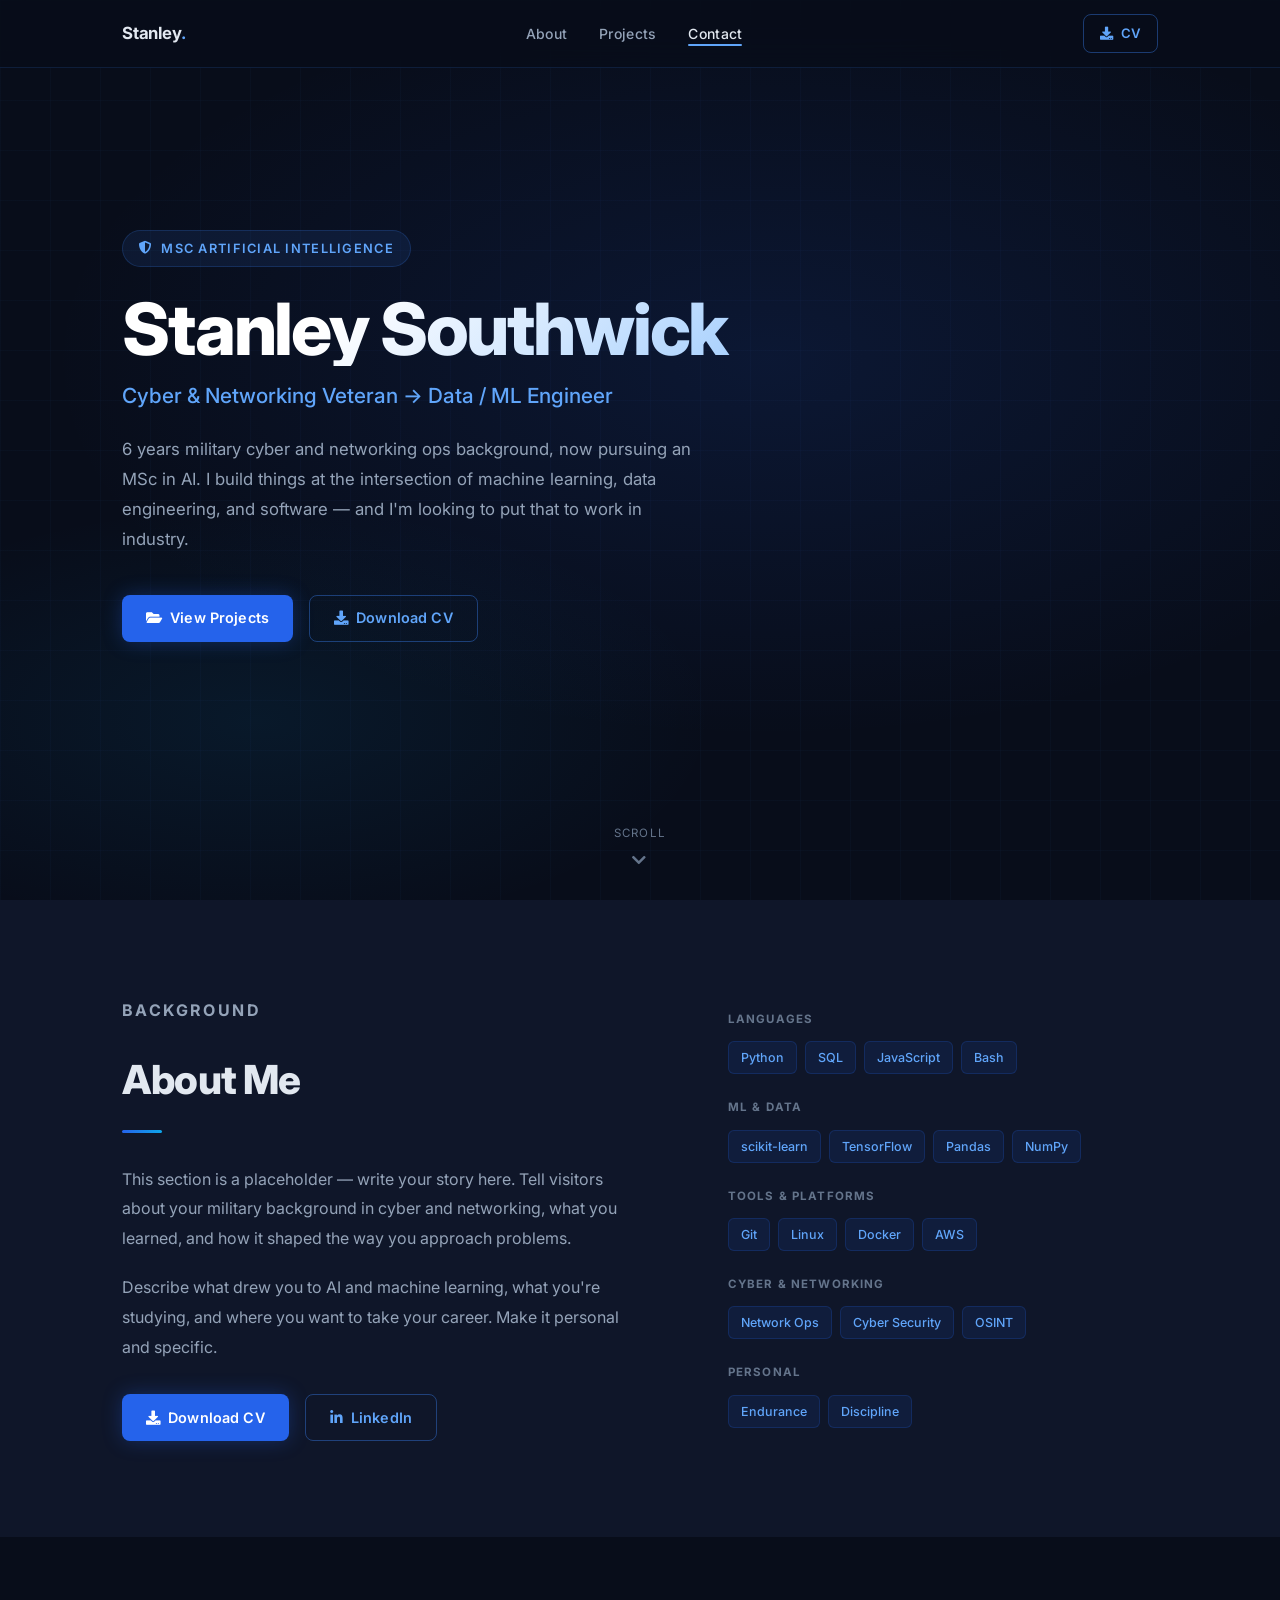
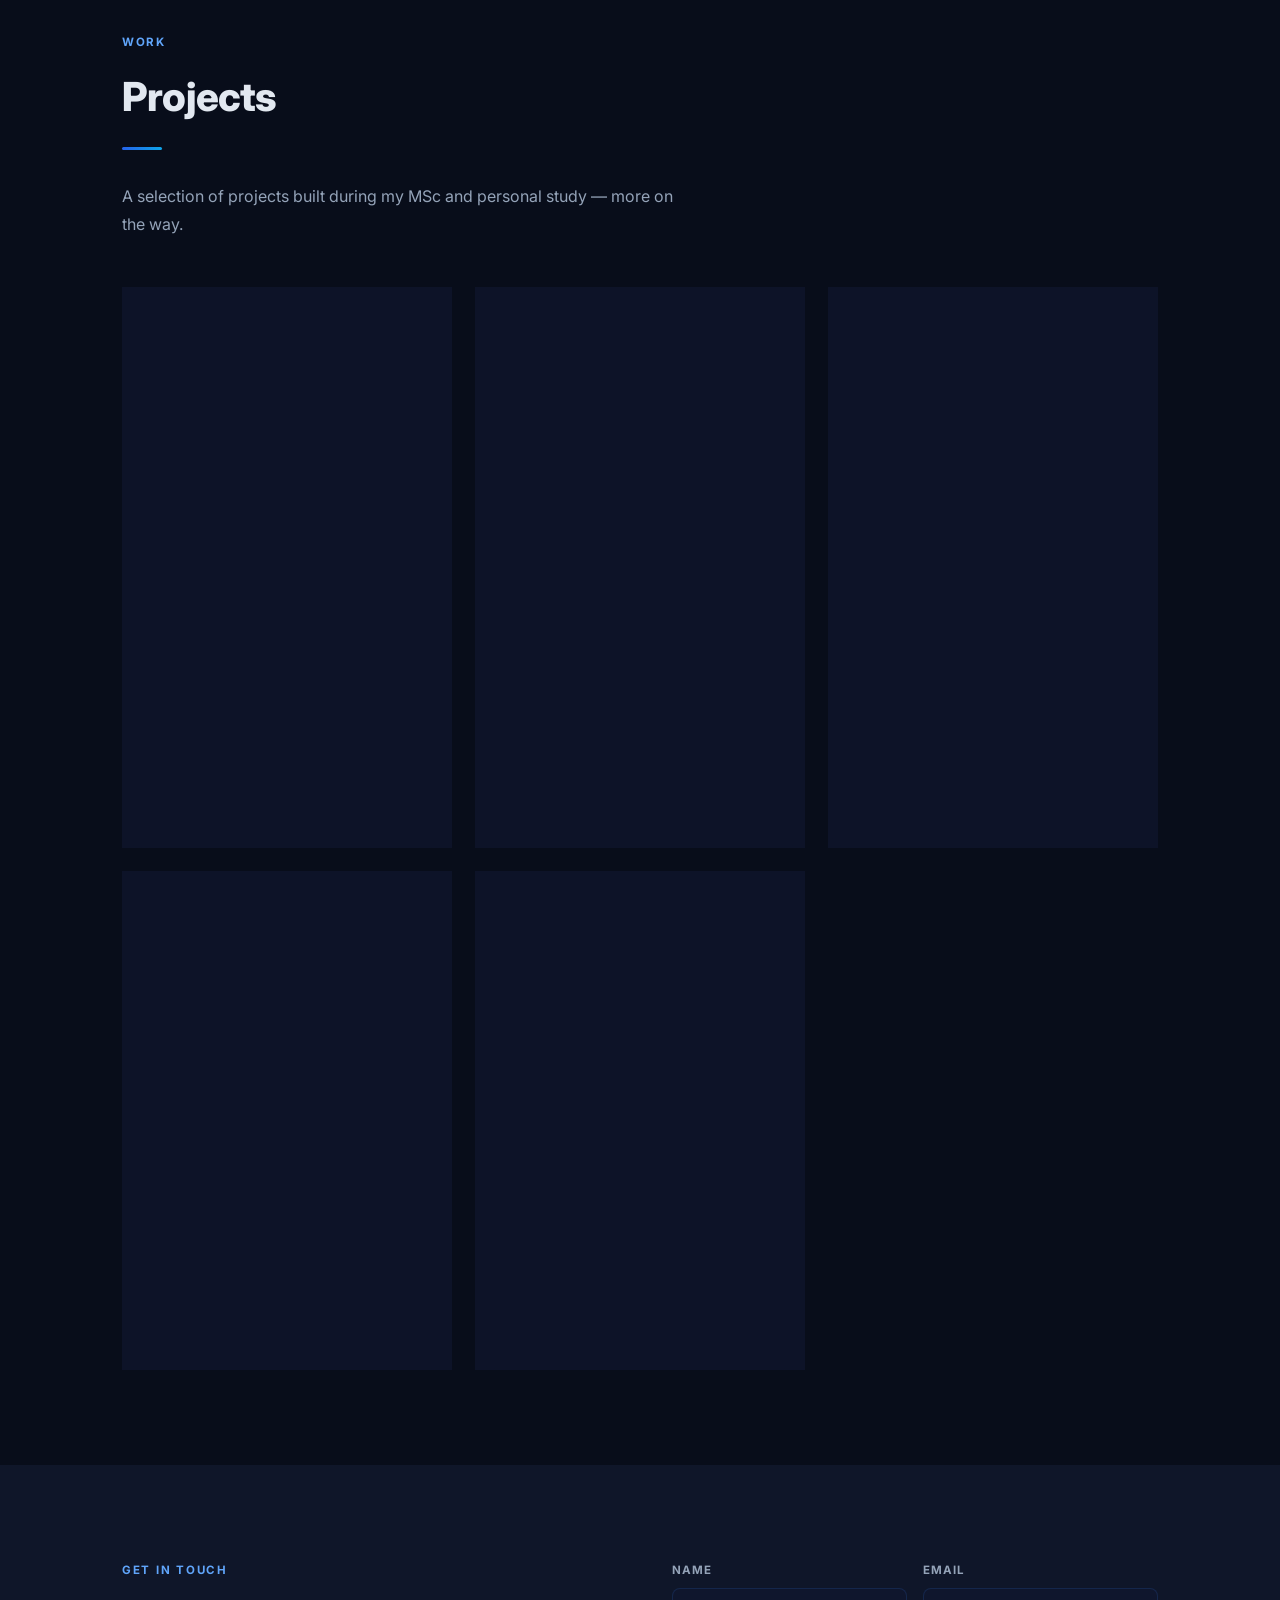
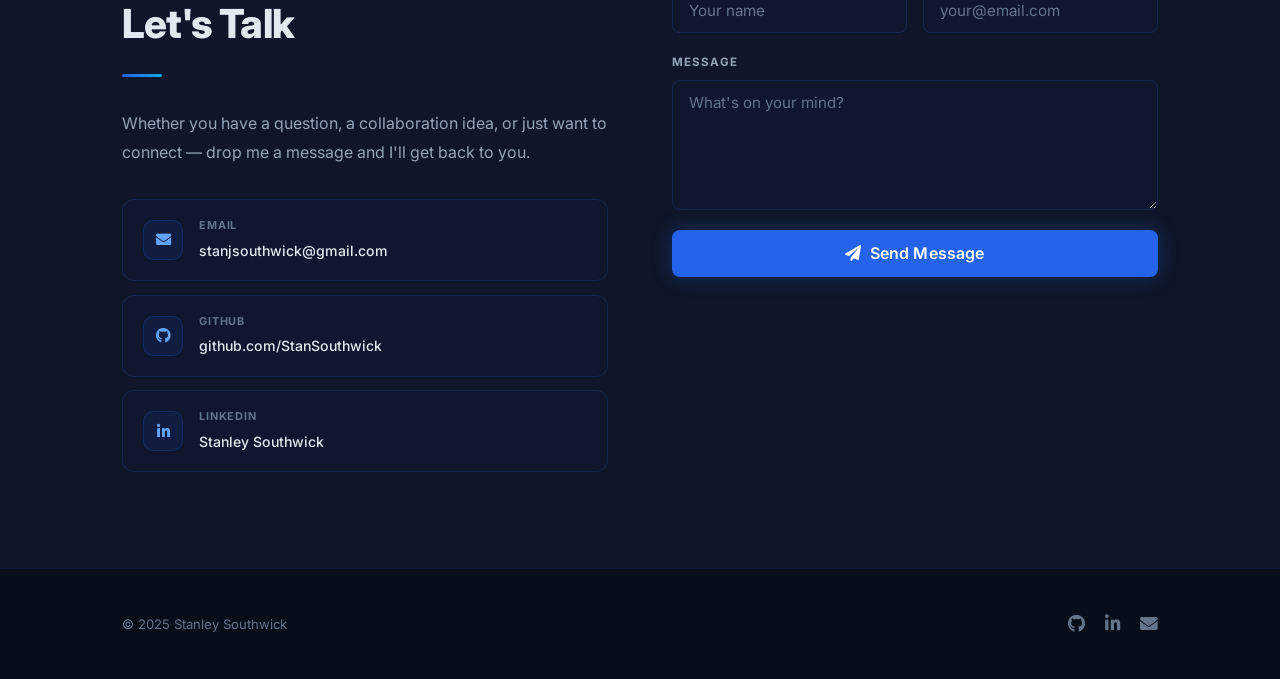
==== index.html @ 2a4a59a3 "Reduce banner height; fix personal achievements cover image - project-body__img: 380px → 260px - pro" ====
<!DOCTYPE html>
<html lang="en">
<head>
  <meta charset="utf-8" />
  <meta name="viewport" content="width=device-width, initial-scale=1" />
  <meta name="description" content="Stanley Southwick — MSc AI student transitioning from 6 years military cyber ops into data and ML engineering." />
  <title>Stanley Southwick | E-Portfolio</title>
  <link rel="preconnect" href="https://fonts.googleapis.com" />
  <link rel="preconnect" href="https://fonts.gstatic.com" crossorigin />
  <link href="https://fonts.googleapis.com/css2?family=Inter:wght@300;400;500;600;700;800&display=swap" rel="stylesheet" />
  <link rel="stylesheet" href="assets/css/fontawesome-all.min.css" />
  <link rel="stylesheet" href="assets/css/portfolio.css" />
</head>
<body>

  <a href="#main" class="skip-link">Skip to main content</a>

  <!-- ── Navigation ── -->
  <nav class="nav" id="nav" role="navigation" aria-label="Main navigation">
    <div class="container nav__inner">
      <a href="index.html" class="nav__logo">Stanley<span>.</span></a>
      <ul class="nav__links">
        <li><a href="#about">About</a></li>
        <li><a href="#projects">Projects</a></li>
        <li><a href="#contact">Contact</a></li>
      </ul>
      <div class="nav__actions">
        <a href="professional_documents/Stanley_Southwick-CV.docx" download class="btn btn-outline btn-sm">
          <i class="fas fa-download" aria-hidden="true"></i> CV
        </a>
      </div>
      <button class="nav__hamburger" id="hamburger" aria-label="Open menu" aria-expanded="false">
        <span></span><span></span><span></span>
      </button>
    </div>
  </nav>

  <!-- Mobile menu -->
  <div class="nav__mobile" id="mobileMenu" role="dialog" aria-label="Mobile navigation" aria-modal="true">
    <button class="nav__mobile-close" id="mobileClose" aria-label="Close menu">
      <i class="fas fa-times"></i>
    </button>
    <a href="#about"    onclick="closeMobile()">About</a>
    <a href="#projects" onclick="closeMobile()">Projects</a>
    <a href="#contact"  onclick="closeMobile()">Contact</a>
    <a href="professional_documents/Stanley_Southwick-CV.docx" download class="btn btn-primary" onclick="closeMobile()">
      <i class="fas fa-download"></i> Download CV
    </a>
  </div>

  <main id="main">

    <!-- ── Hero ── -->
    <section class="hero" aria-labelledby="hero-name">
      <div class="container">
        <div class="hero__content">
          <div class="hero__eyebrow">
            <i class="fas fa-shield-alt" aria-hidden="true"></i>
            MSc Artificial Intelligence
          </div>
          <!-- TODO: Personalise the name and role line if you wish -->
          <h1 class="hero__name" id="hero-name">Stanley Southwick</h1>
          <p class="hero__role">Cyber &amp; Networking Veteran → Data / ML Engineer</p>
          <!-- TODO: Update this bio with your own words -->
          <p class="hero__bio">
            6 years military cyber and networking ops background, now pursuing an MSc in AI.
            I build things at the intersection of machine learning, data engineering,
            and software — and I'm looking to put that to work in industry.
          </p>
          <div class="hero__actions">
            <a href="#projects" class="btn btn-primary">
              <i class="fas fa-folder-open" aria-hidden="true"></i> View Projects
            </a>
            <a href="professional_documents/Stanley_Southwick-CV.docx" download class="btn btn-outline">
              <i class="fas fa-download" aria-hidden="true"></i> Download CV
            </a>
          </div>
        </div>
      </div>
      <div class="hero__scroll" aria-hidden="true">
        <span>scroll</span>
        <i class="fas fa-chevron-down"></i>
      </div>
    </section>

    <!-- ── About ── -->
    <section id="about" class="about" aria-labelledby="about-heading">
      <div class="container">
        <div class="about__grid">
          <div class="about__text fade-up">
            <p class="section-label">Background</p>
            <h2 class="section-title" id="about-heading">About Me</h2>
            <div class="section-line"></div>
            <!-- TODO: Write your full bio here — background, goals, what drives you -->
            <p>
              This section is a placeholder — write your story here. Tell visitors about
              your military background in cyber and networking, what you learned, and
              how it shaped the way you approach problems.
            </p>
            <p>
              Describe what drew you to AI and machine learning, what you're studying,
              and where you want to take your career. Make it personal and specific.
            </p>
            <div class="about__actions">
              <a href="professional_documents/Stanley_Southwick-CV.docx" download class="btn btn-primary">
                <i class="fas fa-download" aria-hidden="true"></i> Download CV
              </a>
              <a href="https://www.linkedin.com/in/stanley-southwick" target="_blank" rel="noopener noreferrer" class="btn btn-outline">
                <i class="fab fa-linkedin-in" aria-hidden="true"></i> LinkedIn
              </a>
            </div>
          </div>

          <div class="skills-block fade-up">
            <!-- TODO: Update these tags with your actual skills and tools -->
            <div class="skills-group">
              <h4>Languages</h4>
              <div class="tags">
                <span class="tag">Python</span>
                <span class="tag">SQL</span>
                <span class="tag">JavaScript</span>
                <span class="tag">Bash</span>
              </div>
            </div>
            <div class="skills-group">
              <h4>ML &amp; Data</h4>
              <div class="tags">
                <span class="tag">scikit-learn</span>
                <span class="tag">TensorFlow</span>
                <span class="tag">Pandas</span>
                <span class="tag">NumPy</span>
              </div>
            </div>
            <div class="skills-group">
              <h4>Tools &amp; Platforms</h4>
              <div class="tags">
                <span class="tag">Git</span>
                <span class="tag">Linux</span>
                <span class="tag">Docker</span>
                <span class="tag">AWS</span>
              </div>
            </div>
            <div class="skills-group">
              <h4>Cyber &amp; Networking</h4>
              <div class="tags">
                <span class="tag">Network Ops</span>
                <span class="tag">Cyber Security</span>
                <span class="tag">OSINT</span>
              </div>
            </div>
            <div class="skills-group">
              <h4>Personal</h4>
              <div class="tags">
                <span class="tag">Endurance</span>
                <span class="tag">Discipline</span>
              </div>
            </div>
          </div>
        </div>
      </div>
    </section>

    <!-- ── Projects ── -->
    <section id="projects" aria-labelledby="projects-heading">
      <div class="container">
        <div class="projects__header fade-up">
          <p class="section-label">Work</p>
          <h2 class="section-title" id="projects-heading">Projects</h2>
          <div class="section-line"></div>
          <p class="section-subtitle">A selection of projects built during my MSc and personal study — more on the way.</p>
        </div>

        <div class="projects__grid">

          <article class="project-card fade-up">
            <img class="project-card__img" src="images/network-anomaly-detector.png" alt="Network Anomaly Detection project preview" />
            <div class="project-card__body">
              <p class="project-card__num">01</p>
              <h3 class="project-card__title">Network Anomaly Detection</h3>
              <p class="project-card__desc">End-to-end production-style pipeline using a two-tiered ensemble model — first flags anomalous traffic, then categorises the attack type.</p>
              <div class="project-card__tags">
                <span class="project-card__tag">Python</span>
                <span class="project-card__tag">Ensemble ML</span>
                <span class="project-card__tag">Scikit-learn</span>
                <span class="project-card__tag">Cyber Security</span>
              </div>
              <div class="project-card__footer">
                <a href="project-1.html" class="project-card__link">
                  View details <i class="fas fa-arrow-right" aria-hidden="true"></i>
                </a>
                <span class="badge badge-live">Live</span>
              </div>
            </div>
          </article>

          <article class="project-card fade-up">
            <img class="project-card__img" src="images/Msc AI.jpg" alt="MSc AI academic projects preview" />
            <div class="project-card__body">
              <p class="project-card__num">02</p>
              <h3 class="project-card__title">MSc AI — Academic Projects</h3>
              <p class="project-card__desc">Notebook projects from my MSc in AI — fraud detection, housing regression, data analytics, and explainable AI. Early work, building toward production.</p>
              <div class="project-card__tags">
                <span class="project-card__tag">Python</span>
                <span class="project-card__tag">Jupyter</span>
                <span class="project-card__tag">Scikit-learn</span>
                <span class="project-card__tag">MSc</span>
              </div>
              <div class="project-card__footer">
                <a href="project-2.html" class="project-card__link">
                  View details <i class="fas fa-arrow-right" aria-hidden="true"></i>
                </a>
                <span class="badge badge-soon">In progress</span>
              </div>
            </div>
          </article>

          <article class="project-card fade-up">
            <img class="project-card__img" src="images/achievement-Commendation.jpeg" alt="Military career — Commendation Award" />
            <div class="project-card__body">
              <p class="project-card__num">03</p>
              <h3 class="project-card__title">Military Service &amp; Technical Career</h3>
              <p class="project-card__desc">6 years RAF service across cyber assurance, overseas IS deployments, and network engineering — the operational foundation behind everything else.</p>
              <div class="project-card__tags">
                <span class="project-card__tag">Cyber Assurance</span>
                <span class="project-card__tag">Network Ops</span>
                <span class="project-card__tag">InfoSec</span>
                <span class="project-card__tag">RAF</span>
              </div>
              <div class="project-card__footer">
                <a href="project-3.html" class="project-card__link">
                  View details <i class="fas fa-arrow-right" aria-hidden="true"></i>
                </a>
                <span class="badge badge-live">Live</span>
              </div>
            </div>
          </article>

          <article class="project-card fade-up">
            <img class="project-card__img" src="images/Certifications.png" alt="Certifications and qualifications" />
            <div class="project-card__body">
              <p class="project-card__num">04</p>
              <h3 class="project-card__title">Certifications &amp; Qualifications</h3>
              <p class="project-card__desc">CompTIA Security+, 2&times; Cisco CCNA, Red Hat, AgilePM, PCEP Python — plus academic qualifications from Open University and City &amp; Guilds.</p>
              <div class="project-card__tags">
                <span class="project-card__tag">CompTIA</span>
                <span class="project-card__tag">Cisco</span>
                <span class="project-card__tag">Red Hat</span>
                <span class="project-card__tag">Python</span>
              </div>
              <div class="project-card__footer">
                <a href="project-4.html" class="project-card__link">
                  View details <i class="fas fa-arrow-right" aria-hidden="true"></i>
                </a>
                <span class="badge badge-live">Live</span>
              </div>
            </div>
          </article>

          <article class="project-card fade-up">
            <img class="project-card__img" src="images/achievement-Kilamanjaro.PNG" alt="Personal Achievements — marathons, mountain peaks, and military commendation" />
            <div class="project-card__body">
              <p class="project-card__num">05</p>
              <h3 class="project-card__title">Personal Achievements</h3>
              <p class="project-card__desc">2&times; Manchester Marathon, UK National 3 Peaks sub-24hrs, Kilimanjaro summit, and a Commendation Award for overseas military service.</p>
              <div class="project-card__tags">
                <span class="project-card__tag">Marathons</span>
                <span class="project-card__tag">Mountaineering</span>
                <span class="project-card__tag">Military</span>
              </div>
              <div class="project-card__footer">
                <a href="project-5.html" class="project-card__link">
                  View details <i class="fas fa-arrow-right" aria-hidden="true"></i>
                </a>
                <span class="badge badge-live">Live</span>
              </div>
            </div>
          </article>

        </div>
      </div>
    </section>

    <!-- ── Contact ── -->
    <section id="contact" class="contact" aria-labelledby="contact-heading">
      <div class="container">
        <div class="contact__grid">

          <div class="fade-up">
            <p class="section-label">Get in touch</p>
            <h2 class="section-title" id="contact-heading">Let's Talk</h2>
            <div class="section-line"></div>
            <div class="contact__intro">
              <p>Whether you have a question, a collaboration idea, or just want to connect — drop me a message and I'll get back to you.</p>
            </div>
            <div class="contact__methods">
              <div class="contact__method">
                <div class="contact__method-icon"><i class="fas fa-envelope" aria-hidden="true"></i></div>
                <div class="contact__method-text">
                  <span>Email</span>
                  <a href="mailto:stanjsouthwick@gmail.com">stanjsouthwick@gmail.com</a>
                </div>
              </div>
              <div class="contact__method">
                <div class="contact__method-icon"><i class="fab fa-github" aria-hidden="true"></i></div>
                <div class="contact__method-text">
                  <span>GitHub</span>
                  <a href="https://github.com/StanSouthwick" target="_blank" rel="noopener noreferrer">github.com/StanSouthwick</a>
                </div>
              </div>
              <div class="contact__method">
                <div class="contact__method-icon"><i class="fab fa-linkedin-in" aria-hidden="true"></i></div>
                <div class="contact__method-text">
                  <span>LinkedIn</span>
                  <a href="https://www.linkedin.com/in/stanley-southwick" target="_blank" rel="noopener noreferrer">Stanley Southwick</a>
                </div>
              </div>
            </div>
          </div>

          <div class="fade-up">
            <form id="contact-form" class="form" aria-label="Contact form" novalidate>
              <div class="form__row">
                <div class="form__group">
                  <label for="name">Name</label>
                  <input type="text" id="name" name="name" autocomplete="name" placeholder="Your name" required />
                </div>
                <div class="form__group">
                  <label for="email">Email</label>
                  <input type="email" id="email" name="email" autocomplete="email" placeholder="your@email.com" required />
                </div>
              </div>
              <div class="form__group">
                <label for="message">Message</label>
                <textarea id="message" name="message" placeholder="What's on your mind?" required></textarea>
              </div>
              <button type="submit" class="btn btn-primary form__submit">
                <i class="fas fa-paper-plane" aria-hidden="true"></i> Send Message
              </button>
            </form>
          </div>

        </div>
      </div>
    </section>

  </main>

  <!-- ── Footer ── -->
  <footer class="footer" role="contentinfo">
    <div class="container footer__inner">
      <p class="footer__copy">&copy; 2025 Stanley Southwick</p>
      <div class="footer__socials">
        <a href="https://github.com/StanSouthwick" target="_blank" rel="noopener noreferrer" aria-label="GitHub">
          <i class="fab fa-github"></i>
        </a>
        <a href="https://www.linkedin.com/in/stanley-southwick" target="_blank" rel="noopener noreferrer" aria-label="LinkedIn">
          <i class="fab fa-linkedin-in"></i>
        </a>
        <a href="mailto:stanjsouthwick@gmail.com" aria-label="Email">
          <i class="fas fa-envelope"></i>
        </a>
      </div>
    </div>
  </footer>

  <!-- Back to top -->
  <button class="back-top" id="backTop" aria-label="Back to top">
    <i class="fas fa-chevron-up"></i>
  </button>

  <script>
    // Nav scroll state
    const nav = document.getElementById('nav');
    window.addEventListener('scroll', () => {
      nav.classList.toggle('scrolled', window.scrollY > 40);
      document.getElementById('backTop').classList.toggle('visible', window.scrollY > 400);
    });

    // Active nav link on scroll
    const sections = document.querySelectorAll('section[id]');
    const navLinks = document.querySelectorAll('.nav__links a');
    const observer = new IntersectionObserver(entries => {
      entries.forEach(e => {
        if (e.isIntersecting) {
          navLinks.forEach(l => l.classList.remove('active'));
          const active = document.querySelector(`.nav__links a[href="#${e.target.id}"]`);
          if (active) active.classList.add('active');
        }
      });
    }, { threshold: 0.4 });
    sections.forEach(s => observer.observe(s));

    // Fade-up on scroll
    const fadeEls = document.querySelectorAll('.fade-up');
    const fadeObs = new IntersectionObserver(entries => {
      entries.forEach(e => { if (e.isIntersecting) { e.target.classList.add('visible'); fadeObs.unobserve(e.target); } });
    }, { threshold: 0.12 });
    fadeEls.forEach(el => fadeObs.observe(el));

    // Mobile menu
    const hamburger = document.getElementById('hamburger');
    const mobileMenu = document.getElementById('mobileMenu');
    hamburger.addEventListener('click', () => {
      mobileMenu.classList.add('open');
      hamburger.setAttribute('aria-expanded', 'true');
    });
    function closeMobile() {
      mobileMenu.classList.remove('open');
      hamburger.setAttribute('aria-expanded', 'false');
    }
    document.getElementById('mobileClose').addEventListener('click', closeMobile);
    document.addEventListener('keydown', e => { if (e.key === 'Escape') closeMobile(); });

    // Back to top
    document.getElementById('backTop').addEventListener('click', () => window.scrollTo({ top: 0, behavior: 'smooth' }));

    // Contact form → mailto
    document.getElementById('contact-form').addEventListener('submit', function(e) {
      e.preventDefault();
      const name    = document.getElementById('name').value.trim();
      const email   = document.getElementById('email').value.trim();
      const message = document.getElementById('message').value.trim();
      if (!name || !email || !message) { alert('Please fill in all fields.'); return; }
      const subject = encodeURIComponent('Portfolio enquiry from ' + name);
      const body    = encodeURIComponent('Name: ' + name + '\nEmail: ' + email + '\n\n' + message);
      window.location.href = 'mailto:stanjsouthwick@gmail.com?subject=' + subject + '&body=' + body;
    });
  </script>

</body>
</html>
---- assets/css/portfolio.css ----
/* ============================================
   Stanley Southwick — Modern Portfolio CSS
   ============================================ */

:root {
  --bg:           #080d1a;
  --bg-alt:       #0f1629;
  --card:         rgba(17, 24, 48, 0.7);
  --card-hover:   rgba(26, 38, 72, 0.9);
  --border:       rgba(59, 130, 246, 0.15);
  --border-hover: rgba(59, 130, 246, 0.4);
  --blue:         #2563eb;
  --blue-light:   #3b82f6;
  --blue-bright:  #60a5fa;
  --blue-glow:    #93c5fd;
  --accent:       #0ea5e9;
  --text:         #e2e8f0;
  --text-muted:   #94a3b8;
  --text-dim:     #64748b;
  --success:      #10b981;
  --font:         'Inter', 'Segoe UI', system-ui, sans-serif;
  --font-mono:    'JetBrains Mono', 'Fira Code', monospace;
  --radius:       12px;
  --radius-lg:    20px;
  --shadow-blue:  0 4px 24px rgba(37, 99, 235, 0.2);
  --ease:         cubic-bezier(0.4, 0, 0.2, 1);
  --nav-h:        68px;
}

/* === Reset === */
*, *::before, *::after { box-sizing: border-box; margin: 0; padding: 0; }
html { scroll-behavior: smooth; font-size: 16px; }
body { font-family: var(--font); background: var(--bg); color: var(--text); line-height: 1.7; overflow-x: hidden; }
img { display: block; max-width: 100%; }
a { color: var(--blue-bright); text-decoration: none; transition: color 0.3s var(--ease); }
a:hover { color: var(--blue-glow); }
ul { list-style: none; }

/* === Skip link === */
.skip-link {
  position: absolute; top: -100%; left: 1rem;
  background: var(--blue); color: #fff;
  padding: 0.5rem 1rem; border-radius: 0 0 8px 8px;
  font-weight: 600; z-index: 9999;
  transition: top 0.2s;
}
.skip-link:focus { top: 0; }

/* === Layout === */
.container { width: 100%; max-width: 1100px; margin: 0 auto; padding: 0 2rem; }

/* === Scroll animations === */
.fade-up { opacity: 0; transform: translateY(28px); transition: opacity 0.6s var(--ease), transform 0.6s var(--ease); }
.fade-up.visible { opacity: 1; transform: translateY(0); }
.fade-up:nth-child(2) { transition-delay: 0.1s; }
.fade-up:nth-child(3) { transition-delay: 0.2s; }
.fade-up:nth-child(4) { transition-delay: 0.3s; }
.fade-up:nth-child(5) { transition-delay: 0.4s; }

/* === Buttons === */
.btn {
  display: inline-flex; align-items: center; gap: 0.5rem;
  padding: 0.65rem 1.5rem; border-radius: 8px;
  font-size: 0.9rem; font-weight: 600; cursor: pointer;
  transition: all 0.3s var(--ease); border: none;
  text-decoration: none; letter-spacing: 0.01em; font-family: var(--font);
}
.btn-primary { background: var(--blue); color: #fff; box-shadow: 0 0 20px rgba(37,99,235,0.3); }
.btn-primary:hover { background: var(--blue-light); color: #fff; box-shadow: 0 0 30px rgba(59,130,246,0.5); transform: translateY(-2px); }
.btn-outline { background: transparent; color: var(--blue-bright); border: 1px solid var(--border-hover); }
.btn-outline:hover { background: rgba(59,130,246,0.1); color: var(--blue-glow); border-color: var(--blue-bright); transform: translateY(-2px); }
.btn-sm { padding: 0.45rem 1rem; font-size: 0.82rem; }

/* === Navigation === */
.nav {
  position: fixed; top: 0; left: 0; right: 0; height: var(--nav-h); z-index: 1000;
  backdrop-filter: blur(16px); -webkit-backdrop-filter: blur(16px);
  background: rgba(8,13,26,0.8); border-bottom: 1px solid var(--border);
  transition: background 0.3s var(--ease), border-color 0.3s var(--ease);
}
.nav.scrolled { background: rgba(8,13,26,0.97); border-color: var(--border-hover); }
.nav__inner { display: flex; align-items: center; justify-content: space-between; height: 100%; }
.nav__logo { font-size: 1.05rem; font-weight: 700; color: var(--text); letter-spacing: -0.01em; }
.nav__logo span { color: var(--blue-bright); }
.nav__logo:hover { color: var(--text); }
.nav__links { display: flex; align-items: center; gap: 2rem; }
.nav__links a {
  font-size: 0.875rem; font-weight: 500; color: var(--text-muted);
  letter-spacing: 0.02em; position: relative;
}
.nav__links a::after {
  content: ''; position: absolute; bottom: -4px; left: 0;
  width: 0; height: 2px; background: var(--blue-bright);
  transition: width 0.3s var(--ease); border-radius: 2px;
}
.nav__links a:hover, .nav__links a.active { color: var(--text); }
.nav__links a:hover::after, .nav__links a.active::after { width: 100%; }
.nav__actions { display: flex; align-items: center; gap: 0.75rem; }
.nav__hamburger { display: none; flex-direction: column; gap: 5px; cursor: pointer; padding: 4px; background: none; border: none; }
.nav__hamburger span { display: block; width: 22px; height: 2px; background: var(--text); border-radius: 2px; transition: 0.3s var(--ease); }

/* Mobile menu overlay */
.nav__mobile {
  display: none; position: fixed; inset: 0; z-index: 999;
  background: rgba(8,13,26,0.98); backdrop-filter: blur(20px);
  flex-direction: column; align-items: center; justify-content: center; gap: 2rem;
}
.nav__mobile.open { display: flex; }
.nav__mobile a { font-size: 1.6rem; font-weight: 700; color: var(--text); transition: color 0.3s var(--ease); }
.nav__mobile a:hover { color: var(--blue-bright); }
.nav__mobile-close { position: absolute; top: 1.5rem; right: 1.5rem; background: none; border: none; color: var(--text-muted); font-size: 1.5rem; cursor: pointer; padding: 0.5rem; transition: color 0.3s var(--ease); }
.nav__mobile-close:hover { color: var(--text); }

/* === Hero === */
.hero {
  min-height: 100vh; display: flex; align-items: center;
  position: relative; overflow: hidden; padding-top: var(--nav-h);
}
.hero::before {
  content: ''; position: absolute; inset: 0; pointer-events: none;
  background: radial-gradient(ellipse 80% 60% at 60% 40%, rgba(37,99,235,0.12) 0%, transparent 70%),
              radial-gradient(ellipse 60% 40% at 20% 80%, rgba(14,165,233,0.08) 0%, transparent 60%);
}
.hero::after {
  content: ''; position: absolute; inset: 0; pointer-events: none;
  background-image: linear-gradient(rgba(59,130,246,0.03) 1px, transparent 1px),
                    linear-gradient(90deg, rgba(59,130,246,0.03) 1px, transparent 1px);
  background-size: 50px 50px;
}
.hero__content { position: relative; z-index: 1; max-width: 720px; }
.hero__eyebrow {
  display: inline-flex; align-items: center; gap: 0.5rem;
  font-size: 0.8rem; font-weight: 600; letter-spacing: 0.1em; text-transform: uppercase;
  color: var(--blue-bright); margin-bottom: 1.5rem; padding: 0.4rem 1rem;
  border-radius: 100px; background: rgba(59,130,246,0.1); border: 1px solid rgba(59,130,246,0.2);
}
.hero__name {
  font-size: clamp(2.5rem, 6vw, 4.5rem); font-weight: 800;
  letter-spacing: -0.03em; line-height: 1.05; margin-bottom: 0.75rem;
  background: linear-gradient(135deg, #fff 30%, var(--blue-glow) 100%);
  -webkit-background-clip: text; -webkit-text-fill-color: transparent; background-clip: text;
}
.hero__role { font-size: clamp(1rem, 2.5vw, 1.3rem); font-weight: 500; color: var(--blue-bright); margin-bottom: 1.25rem; }
.hero__bio { font-size: 1.05rem; color: var(--text-muted); line-height: 1.8; margin-bottom: 2.5rem; max-width: 580px; }
.hero__actions { display: flex; gap: 1rem; flex-wrap: wrap; }
.hero__scroll {
  position: absolute; bottom: 2rem; left: 50%; transform: translateX(-50%);
  display: flex; flex-direction: column; align-items: center; gap: 0.5rem;
  font-size: 0.72rem; color: var(--text-dim); letter-spacing: 0.1em; text-transform: uppercase;
  animation: bounce 2s infinite; z-index: 1;
}
.hero__scroll i { font-size: 1rem; }
@keyframes bounce {
  0%, 100% { transform: translateX(-50%) translateY(0); }
  50%       { transform: translateX(-50%) translateY(6px); }
}

/* === Section shared === */
section { padding: 6rem 0; }
.section-label {
  font-size: 0.72rem; font-weight: 700; letter-spacing: 0.15em;
  text-transform: uppercase; color: var(--blue-bright); margin-bottom: 0.6rem;
}
.section-title { font-size: clamp(1.75rem, 4vw, 2.5rem); font-weight: 800; letter-spacing: -0.02em; margin-bottom: 1rem; }
.section-line { width: 40px; height: 3px; background: linear-gradient(90deg, var(--blue), var(--accent)); border-radius: 3px; margin-bottom: 2rem; }
.section-subtitle { font-size: 1rem; color: var(--text-muted); max-width: 560px; line-height: 1.8; }

/* === About === */
.about { background: var(--bg-alt); }
.about__grid { display: grid; grid-template-columns: 1.1fr 0.9fr; gap: 5rem; align-items: center; }
.about__text p { color: var(--text-muted); margin-bottom: 1.25rem; font-size: 1rem; line-height: 1.85; }
.about__actions { margin-top: 2rem; display: flex; gap: 1rem; flex-wrap: wrap; }
.skills-block { display: flex; flex-direction: column; gap: 1.5rem; }
.skills-group h4 { font-size: 0.72rem; font-weight: 700; letter-spacing: 0.1em; text-transform: uppercase; color: var(--text-dim); margin-bottom: 0.75rem; }
.tags { display: flex; flex-wrap: wrap; gap: 0.5rem; }
.tag {
  display: inline-flex; align-items: center; padding: 0.3rem 0.75rem;
  border-radius: 6px; font-size: 0.78rem; font-weight: 500;
  background: rgba(37,99,235,0.1); color: var(--blue-bright);
  border: 1px solid rgba(37,99,235,0.2); transition: all 0.3s var(--ease);
}
.tag:hover { background: rgba(37,99,235,0.2); border-color: rgba(59,130,246,0.5); transform: translateY(-1px); }

/* === Projects === */
.projects__header { margin-bottom: 3rem; }
.projects__grid { display: grid; grid-template-columns: repeat(auto-fill, minmax(310px, 1fr)); gap: 1.5rem; }
.project-card {
  background: var(--card); border: 1px solid var(--border); border-radius: var(--radius-lg);
  overflow: hidden; transition: all 0.3s var(--ease); display: flex; flex-direction: column;
  backdrop-filter: blur(8px); position: relative;
}
.project-card::before {
  content: ''; position: absolute; top: 0; left: 0; right: 0; height: 2px;
  background: linear-gradient(90deg, var(--blue), var(--accent)); opacity: 0;
  transition: opacity 0.3s var(--ease);
}
.project-card:hover { border-color: var(--border-hover); transform: translateY(-5px); box-shadow: var(--shadow-blue); }
.project-card:hover::before { opacity: 1; }
.project-card__img { width: 100%; height: 175px; object-fit: cover; opacity: 0.65; transition: opacity 0.3s var(--ease); }
.project-card:hover .project-card__img { opacity: 0.85; }
.project-card__body { padding: 1.5rem; flex: 1; display: flex; flex-direction: column; }
.project-card__num { font-family: var(--font-mono); font-size: 0.72rem; font-weight: 700; letter-spacing: 0.12em; text-transform: uppercase; color: var(--blue-bright); margin-bottom: 0.4rem; }
.project-card__title { font-size: 1.15rem; font-weight: 700; color: var(--text); margin-bottom: 0.65rem; }
.project-card__desc { font-size: 0.88rem; color: var(--text-muted); line-height: 1.75; flex: 1; margin-bottom: 1rem; }
.project-card__tags { display: flex; flex-wrap: wrap; gap: 0.35rem; margin-bottom: 1.25rem; }
.project-card__tag { font-size: 0.7rem; font-weight: 500; padding: 0.18rem 0.55rem; border-radius: 4px; background: rgba(14,165,233,0.1); color: var(--accent); border: 1px solid rgba(14,165,233,0.2); }
.project-card__footer { display: flex; align-items: center; justify-content: space-between; padding-top: 1rem; border-top: 1px solid var(--border); }
.project-card__link { font-size: 0.82rem; font-weight: 600; color: var(--blue-bright); display: flex; align-items: center; gap: 0.4rem; transition: gap 0.3s var(--ease), color 0.3s var(--ease); }
.project-card__link:hover { color: var(--blue-glow); gap: 0.65rem; }
.badge { font-size: 0.68rem; font-weight: 600; padding: 0.18rem 0.6rem; border-radius: 100px; }
.badge-soon { background: rgba(100,116,139,0.1); color: var(--text-dim); border: 1px solid rgba(100,116,139,0.2); }
.badge-live { background: rgba(16,185,129,0.1); color: var(--success); border: 1px solid rgba(16,185,129,0.2); }

/* === Contact === */
.contact { background: var(--bg-alt); }
.contact__grid { display: grid; grid-template-columns: 1fr 1fr; gap: 4rem; align-items: start; }
.contact__intro p { color: var(--text-muted); font-size: 1rem; line-height: 1.8; margin-bottom: 2rem; }
.contact__methods { display: flex; flex-direction: column; gap: 0.85rem; }
.contact__method {
  display: flex; align-items: center; gap: 1rem; padding: 1rem 1.25rem;
  background: var(--card); border: 1px solid var(--border); border-radius: var(--radius);
  transition: all 0.3s var(--ease);
}
.contact__method:hover { border-color: var(--border-hover); background: var(--card-hover); }
.contact__method-icon {
  width: 40px; height: 40px; border-radius: 10px; flex-shrink: 0;
  background: rgba(37,99,235,0.1); border: 1px solid rgba(37,99,235,0.2);
  display: flex; align-items: center; justify-content: center;
  color: var(--blue-bright); font-size: 0.95rem;
}
.contact__method-text span { display: block; font-size: 0.68rem; font-weight: 700; letter-spacing: 0.08em; text-transform: uppercase; color: var(--text-dim); margin-bottom: 0.15rem; }
.contact__method-text a { font-size: 0.88rem; color: var(--text); font-weight: 500; }
.contact__method-text a:hover { color: var(--blue-bright); }

/* Form */
.form { display: flex; flex-direction: column; gap: 1.25rem; }
.form__row { display: grid; grid-template-columns: 1fr 1fr; gap: 1rem; }
.form__group { display: flex; flex-direction: column; gap: 0.45rem; }
.form__group label { font-size: 0.72rem; font-weight: 700; letter-spacing: 0.08em; text-transform: uppercase; color: var(--text-muted); }
.form__group input,
.form__group textarea {
  background: var(--card); border: 1px solid var(--border); border-radius: 8px;
  padding: 0.75rem 1rem; color: var(--text); font-family: var(--font);
  font-size: 0.95rem; transition: all 0.3s var(--ease); outline: none; width: 100%;
}
.form__group input:focus,
.form__group textarea:focus { border-color: var(--blue-light); box-shadow: 0 0 0 3px rgba(59,130,246,0.1); background: var(--bg-alt); }
.form__group textarea { resize: vertical; min-height: 130px; }
.form__group input::placeholder,
.form__group textarea::placeholder { color: var(--text-dim); }
.form__submit { width: 100%; justify-content: center; padding: 0.85rem; font-size: 1rem; }

/* === Footer === */
.footer { padding: 2.5rem 0; border-top: 1px solid var(--border); }
.footer__inner { display: flex; align-items: center; justify-content: space-between; flex-wrap: wrap; gap: 1.5rem; }
.footer__copy { font-size: 0.82rem; color: var(--text-dim); }
.footer__socials { display: flex; gap: 1.25rem; }
.footer__socials a { font-size: 1.1rem; color: var(--text-dim); transition: color 0.3s var(--ease), transform 0.3s var(--ease); display: inline-block; }
.footer__socials a:hover { color: var(--blue-bright); transform: translateY(-2px); }

/* === Back to top === */
.back-top {
  position: fixed; bottom: 2rem; right: 2rem; width: 42px; height: 42px;
  border-radius: 10px; background: var(--blue); color: #fff; border: none;
  display: flex; align-items: center; justify-content: center; font-size: 0.9rem;
  cursor: pointer; box-shadow: 0 4px 16px rgba(37,99,235,0.4);
  transition: all 0.3s var(--ease); opacity: 0; pointer-events: none;
  transform: translateY(10px); z-index: 100;
}
.back-top.visible { opacity: 1; pointer-events: auto; transform: translateY(0); }
.back-top:hover { background: var(--blue-light); transform: translateY(-2px); }

/* === Project page === */
.project-hero { padding-top: calc(var(--nav-h) + 4rem); padding-bottom: 4rem; position: relative; overflow: hidden; }
.project-hero::before { content: ''; position: absolute; inset: 0; pointer-events: none; background: radial-gradient(ellipse 80% 80% at 50% 0%, rgba(37,99,235,0.1) 0%, transparent 70%); }
.breadcrumb { display: flex; align-items: center; gap: 0.5rem; font-size: 0.82rem; color: var(--text-dim); margin-bottom: 2rem; }
.breadcrumb a { color: var(--text-dim); transition: color 0.3s var(--ease); }
.breadcrumb a:hover { color: var(--blue-bright); }
.breadcrumb i { font-size: 0.6rem; }
.project-hero__num { font-family: var(--font-mono); font-size: 0.78rem; font-weight: 700; letter-spacing: 0.15em; text-transform: uppercase; color: var(--blue-bright); margin-bottom: 0.75rem; }
.project-hero__title {
  font-size: clamp(2rem, 5vw, 3.5rem); font-weight: 800; letter-spacing: -0.03em;
  background: linear-gradient(135deg, #fff 40%, var(--blue-glow));
  -webkit-background-clip: text; -webkit-text-fill-color: transparent; background-clip: text;
  margin-bottom: 1rem; line-height: 1.1;
}
.project-hero__desc { font-size: 1.1rem; color: var(--text-muted); max-width: 600px; line-height: 1.8; }
.project-body { padding: 0 0 6rem; }
.project-body__grid { display: grid; grid-template-columns: 1fr 300px; gap: 4rem; align-items: start; }
.project-body__img { width: 100%; height: 260px; object-fit: cover; object-position: center; border-radius: var(--radius-lg); border: 1px solid var(--border); margin-bottom: 3rem; display: block; }
.project-body__img--graphic { height: 140px; object-fit: contain; background: rgba(15,20,40,0.6); }
.content-block { margin-bottom: 2.5rem; }
.content-block h2 { font-size: 1.15rem; font-weight: 700; color: var(--text); margin-bottom: 1rem; padding-bottom: 0.75rem; border-bottom: 1px solid var(--border); }
.content-block p { color: var(--text-muted); line-height: 1.85; font-size: 0.97rem; }
.content-block ul { display: flex; flex-direction: column; gap: 0.6rem; margin-top: 0.25rem; }
.content-block ul li { display: flex; align-items: flex-start; gap: 0.75rem; color: var(--text-muted); font-size: 0.95rem; line-height: 1.65; }
.content-block ul li::before { content: '▸'; color: var(--blue-bright); flex-shrink: 0; margin-top: 0.1em; }
.project-sidebar { position: sticky; top: calc(var(--nav-h) + 2rem); display: flex; flex-direction: column; gap: 1.25rem; }
.sidebar-card { background: var(--card); border: 1px solid var(--border); border-radius: var(--radius); padding: 1.25rem; backdrop-filter: blur(8px); }
.sidebar-card h3 { font-size: 0.7rem; font-weight: 700; letter-spacing: 0.1em; text-transform: uppercase; color: var(--text-dim); margin-bottom: 1rem; }
.project-links { display: flex; flex-direction: column; gap: 0.65rem; }
.project-links .btn { justify-content: center; width: 100%; }

/* === Inline code === */
code { font-family: var(--font-mono); font-size: 0.82em; background: rgba(59,130,246,0.1); color: var(--blue-bright); padding: 0.15em 0.45em; border-radius: 4px; border: 1px solid rgba(59,130,246,0.15); white-space: nowrap; }

/* === Stat row === */
.stat-row { display: grid; grid-template-columns: repeat(3, 1fr); gap: 1rem; margin-top: 1.5rem; }
.stat { background: rgba(37,99,235,0.06); border: 1px solid var(--border); border-radius: var(--radius); padding: 1rem; text-align: center; transition: border-color 0.3s var(--ease); }
.stat:hover { border-color: var(--border-hover); }
.stat__value { display: block; font-size: 1.35rem; font-weight: 800; color: var(--blue-bright); letter-spacing: -0.02em; }
.stat__label { display: block; font-size: 0.68rem; font-weight: 600; text-transform: uppercase; letter-spacing: 0.08em; color: var(--text-dim); margin-top: 0.3rem; }

/* === Pipeline steps (expandable) === */
.pipeline-steps { display: flex; flex-direction: column; gap: 0.5rem; margin-top: 0.75rem; }
.pipeline-step {
  background: rgba(17,24,48,0.5); border: 1px solid var(--border);
  border-left: 2px solid var(--blue); border-radius: var(--radius);
  overflow: hidden; transition: border-color 0.3s var(--ease);
}
.pipeline-step:hover { border-color: var(--border-hover); border-left-color: var(--blue-bright); }
.pipeline-step[open] { border-left-color: var(--blue-bright); background: rgba(26,38,72,0.55); }
.pipeline-step > summary {
  list-style: none; cursor: pointer; padding: 0.85rem 1.15rem;
  display: flex; align-items: center; gap: 0.75rem;
  user-select: none;
}
.pipeline-step > summary::-webkit-details-marker { display: none; }
.pipeline-step__num {
  font-family: var(--font-mono); font-size: 0.65rem; font-weight: 700;
  color: var(--blue-bright); background: rgba(37,99,235,0.12);
  border: 1px solid rgba(37,99,235,0.25); padding: 0.12rem 0.45rem;
  border-radius: 4px; flex-shrink: 0;
}
.pipeline-step__icon { color: var(--blue-bright); font-size: 0.85rem; flex-shrink: 0; }
.pipeline-step__title { font-size: 0.9rem; font-weight: 700; color: var(--text); flex: 1; }
.pipeline-step__chevron { font-size: 0.7rem; color: var(--text-dim); transition: transform 0.3s var(--ease); margin-left: auto; }
.pipeline-step[open] .pipeline-step__chevron { transform: rotate(180deg); }
.pipeline-step__body { padding: 0 1.15rem 1rem 3.5rem; font-size: 0.85rem; color: var(--text-muted); line-height: 1.75; }

/* === Design decisions === */
.decision-list { display: flex; flex-direction: column; gap: 0.75rem; margin-top: 0.75rem; }
.decision { background: rgba(17,24,48,0.5); border: 1px solid var(--border); border-radius: var(--radius); padding: 1rem 1.25rem; transition: border-color 0.3s var(--ease); }
.decision:hover { border-color: var(--border-hover); }
.decision__title { font-size: 0.88rem; font-weight: 700; color: var(--text); margin-bottom: 0.4rem; }
.decision__body { font-size: 0.85rem; color: var(--text-muted); line-height: 1.75; margin: 0; }

/* === Misc project page helpers === */
.table-note { font-size: 0.78rem; color: var(--text-dim); margin-top: 0.65rem; line-height: 1.6; }
.content-block p + p { margin-top: 1rem; }
.dataset-list { list-style: none; display: flex; flex-direction: column; gap: 0.3rem; margin-top: 0.5rem; }
.dataset-list li { font-size: 0.85rem; color: var(--text-muted); display: flex; justify-content: space-between; }
.dataset-list li strong { color: var(--text); font-weight: 600; }

/* === Tables === */
.content-table { width: 100%; border-collapse: collapse; margin: 1rem 0; font-size: 0.85rem; overflow-x: auto; display: block; }
.content-table th { text-align: left; padding: 0.55rem 0.85rem; font-size: 0.68rem; font-weight: 700; letter-spacing: 0.08em; text-transform: uppercase; color: var(--text-dim); border-bottom: 1px solid var(--border); white-space: nowrap; }
.content-table td { padding: 0.55rem 0.85rem; color: var(--text-muted); border-bottom: 1px solid rgba(59,130,246,0.07); line-height: 1.5; }
.content-table tr:last-child td { border-bottom: none; }
.content-table tr.highlight td { color: var(--text); font-weight: 600; background: rgba(37,99,235,0.05); }

/* === File tree === */
.file-tree {
  font-family: var(--font-mono); font-size: 0.82rem;
  background: rgba(8,13,26,0.7); border: 1px solid var(--border);
  border-radius: var(--radius); padding: 1.25rem 1rem; line-height: 1;
}
.file-tree details { margin: 0; }
.file-tree summary {
  list-style: none; cursor: pointer; padding: 0.28rem 0.5rem;
  border-radius: 4px; display: flex; align-items: center; gap: 0.5rem;
  color: var(--text-muted); transition: all 0.2s; user-select: none;
}
.file-tree summary::-webkit-details-marker { display: none; }
.file-tree summary:hover { color: var(--text); background: rgba(59,130,246,0.07); }
.file-tree details[open] > summary { color: var(--blue-glow); }
.file-tree .ft-icon { font-size: 0.75rem; flex-shrink: 0; }
.file-tree .ft-folder { color: var(--blue-bright); }
.file-tree .ft-children { padding-left: 1.1rem; border-left: 1px solid var(--border); margin-left: 0.75rem; margin-top: 0; }
.file-tree .ft-file { display: flex; align-items: center; gap: 0.5rem; padding: 0.28rem 0.5rem; border-radius: 4px; transition: background 0.2s; }
.file-tree .ft-file:hover { background: rgba(59,130,246,0.07); }
.file-tree .ft-file .ft-icon { color: var(--text-dim); }
.file-tree .ft-file a { color: var(--text-muted); transition: color 0.2s; text-decoration: none; flex: 1; }
.file-tree .ft-file a:hover { color: var(--blue-bright); }
.file-tree .ft-comment { color: var(--text-dim); font-size: 0.74rem; margin-left: auto; padding-left: 1rem; white-space: nowrap; }
.file-tree .ft-ignored { opacity: 0.4; font-style: italic; }
.file-tree .ft-root { color: var(--text); font-weight: 600; margin-bottom: 0.35rem; display: flex; align-items: center; gap: 0.5rem; padding: 0.28rem 0.5rem; }

/* === Notebook cards (project-2) === */
.notebook-grid { display: grid; grid-template-columns: 1fr 1fr; gap: 0.85rem; margin-top: 0.75rem; }
.notebook-card { background: rgba(17,24,48,0.5); border: 1px solid var(--border); border-radius: var(--radius); padding: 1.1rem 1.2rem; transition: all 0.3s var(--ease); display: flex; flex-direction: column; }
.notebook-card:hover { border-color: var(--border-hover); background: rgba(26,38,72,0.55); transform: translateY(-2px); }
.notebook-card__header { display: flex; align-items: center; gap: 0.55rem; margin-bottom: 0.6rem; }
.notebook-card__icon { color: var(--blue-bright); font-size: 0.85rem; flex-shrink: 0; }
.notebook-card__title { font-size: 0.9rem; font-weight: 700; color: var(--text); }
.notebook-card__desc { font-size: 0.83rem; color: var(--text-muted); line-height: 1.72; flex: 1; margin-bottom: 0.75rem; }
.notebook-card__tags { display: flex; flex-wrap: wrap; gap: 0.3rem; margin-bottom: 0.75rem; }
.notebook-card__tag { font-size: 0.68rem; font-weight: 500; padding: 0.12rem 0.45rem; border-radius: 4px; background: rgba(14,165,233,0.08); color: var(--accent); border: 1px solid rgba(14,165,233,0.18); }
.notebook-card__link { display: inline-flex; align-items: center; gap: 0.35rem; font-size: 0.78rem; font-weight: 600; color: var(--blue-bright); padding: 0.3rem 0.65rem; border: 1px solid var(--border); border-radius: 6px; margin-top: auto; align-self: flex-start; transition: all 0.2s var(--ease); }
.notebook-card__link:hover { color: var(--blue-glow); border-color: var(--border-hover); background: rgba(59,130,246,0.07); }
@media (max-width: 640px) { .notebook-grid { grid-template-columns: 1fr; } }

/* === Certification cards (project-4) === */
.cert-section { margin-top: 2rem; }
.cert-section + .cert-section { margin-top: 3rem; padding-top: 2.5rem; border-top: 1px solid var(--border); }
.cert-section-hd { display: flex; align-items: center; gap: 0.75rem; margin-bottom: 1.25rem; }
.cert-section-hd h3 { font-size: 0.72rem; font-weight: 700; text-transform: uppercase; letter-spacing: 0.1em; color: var(--text-dim); margin: 0; }
.cert-section-count { font-size: 0.65rem; font-weight: 700; background: rgba(59,130,246,0.12); color: var(--blue-bright); border: 1px solid var(--border); border-radius: 20px; padding: 0.1rem 0.55rem; }
.cert-grid { display: grid; grid-template-columns: repeat(3, 1fr); gap: 1.75rem; }
.cert-grid--2col { grid-template-columns: repeat(2, 1fr); }
.cert-card { background: rgba(17,24,48,0.85); border: 1px solid rgba(59,130,246,0.22); border-left: 4px solid var(--cert-color, var(--blue)); border-radius: var(--radius); display: flex; flex-direction: column; transition: all 0.3s var(--ease); box-shadow: 0 4px 18px rgba(0,0,0,0.4); }
.cert-card:hover { border-color: rgba(59,130,246,0.5); border-left-color: var(--cert-color, var(--blue)); transform: translateY(-4px); box-shadow: 0 10px 32px rgba(0,0,0,0.5); }
.cert-card__body { padding: 1.2rem; display: flex; flex-direction: column; flex: 1; }
.cert-card__hd { display: flex; align-items: center; gap: 0.85rem; margin-bottom: 0.9rem; padding-bottom: 0.9rem; border-bottom: 1px solid var(--border); }
.cert-card__badge { width: 46px; height: 46px; border-radius: 10px; background: var(--cert-color, var(--blue)); display: flex; align-items: center; justify-content: center; flex-shrink: 0; overflow: hidden; }
.cert-card__badge img { width: 26px; height: 26px; object-fit: contain; filter: brightness(0) invert(1); }
.cert-card__badge i { color: #fff; font-size: 1.2rem; }
.cert-card__hd-text { display: flex; flex-direction: column; gap: 0.2rem; min-width: 0; }
.cert-card__issuer { font-size: 0.69rem; font-weight: 700; color: var(--cert-color, var(--blue-bright)); text-transform: uppercase; letter-spacing: 0.06em; white-space: nowrap; overflow: hidden; text-overflow: ellipsis; }
.cert-card__date { font-size: 0.67rem; color: var(--text-dim); }
.cert-card__name { font-size: 0.88rem; font-weight: 700; color: var(--text); margin-bottom: 0.5rem; line-height: 1.4; }
.cert-card__desc { font-size: 0.81rem; color: var(--text-muted); line-height: 1.72; flex: 1; margin-bottom: 0.8rem; }
.cert-card__tags { display: flex; flex-wrap: wrap; gap: 0.3rem; margin-bottom: 0.8rem; }
.cert-card__link { display: inline-flex; align-items: center; gap: 0.35rem; font-size: 0.74rem; font-weight: 600; color: var(--cert-color, var(--blue-bright)); margin-top: auto; transition: opacity 0.2s; }
.cert-card__link:hover { opacity: 0.7; color: var(--cert-color, var(--blue-bright)); }
@media (max-width: 900px) { .cert-grid { grid-template-columns: 1fr 1fr; } .cert-grid--2col { grid-template-columns: 1fr 1fr; } }
@media (max-width: 540px) { .cert-grid, .cert-grid--2col { grid-template-columns: 1fr; } }

/* === Achievement cards (project-6) === */
.achievements-intro { margin-bottom: 3rem; }
.achievements-intro p { color: var(--text-muted); font-size: 1rem; line-height: 1.85; }
.achievements-grid { display: grid; grid-template-columns: 1fr 1fr; gap: 2rem; }
.achievement-card {
  background: var(--card); border: 1px solid var(--border); border-radius: var(--radius-lg);
  overflow: hidden; transition: all 0.3s var(--ease);
  backdrop-filter: blur(8px); position: relative;
}
.achievement-card:hover { border-color: var(--border-hover); transform: translateY(-4px); box-shadow: var(--shadow-blue); }
.achievement-card::before {
  content: ''; position: absolute; top: 0; left: 0; right: 0; height: 2px;
  background: linear-gradient(90deg, var(--blue), var(--accent)); opacity: 0;
  transition: opacity 0.3s var(--ease);
}
.achievement-card:hover::before { opacity: 1; }
.achievement-card__img-wrap { overflow: hidden; }
.achievement-card__img {
  width: 100%; height: 240px; object-fit: cover;
  transition: transform 0.5s var(--ease); display: block;
}
.achievement-card:hover .achievement-card__img { transform: scale(1.04); }
.achievement-card__body { padding: 1.5rem; }
.achievement-card__title {
  font-size: 1.05rem; font-weight: 700; color: var(--text);
  margin-bottom: 0.75rem; display: flex; align-items: center; gap: 0.6rem;
}
.achievement-card__title i { color: var(--blue-bright); font-size: 0.95rem; flex-shrink: 0; }
.achievement-card__desc { font-size: 0.88rem; color: var(--text-muted); line-height: 1.8; }

/* === Responsive === */
@media (max-width: 900px) {
  .about__grid, .contact__grid, .project-body__grid { grid-template-columns: 1fr; gap: 2.5rem; }
  .project-sidebar { position: static; }
}
@media (max-width: 768px) {
  .nav__links, .nav__actions { display: none; }
  .nav__hamburger { display: flex; }
  .projects__grid { grid-template-columns: 1fr; }
  .achievements-grid { grid-template-columns: 1fr; }
  .form__row { grid-template-columns: 1fr; }
  section { padding: 4rem 0; }
  .footer__inner { flex-direction: column; text-align: center; }
}
@media (max-width: 480px) {
  .hero__actions { flex-direction: column; }
  .hero__actions .btn { width: 100%; justify-content: center; }
  .about__actions { flex-direction: column; }
}
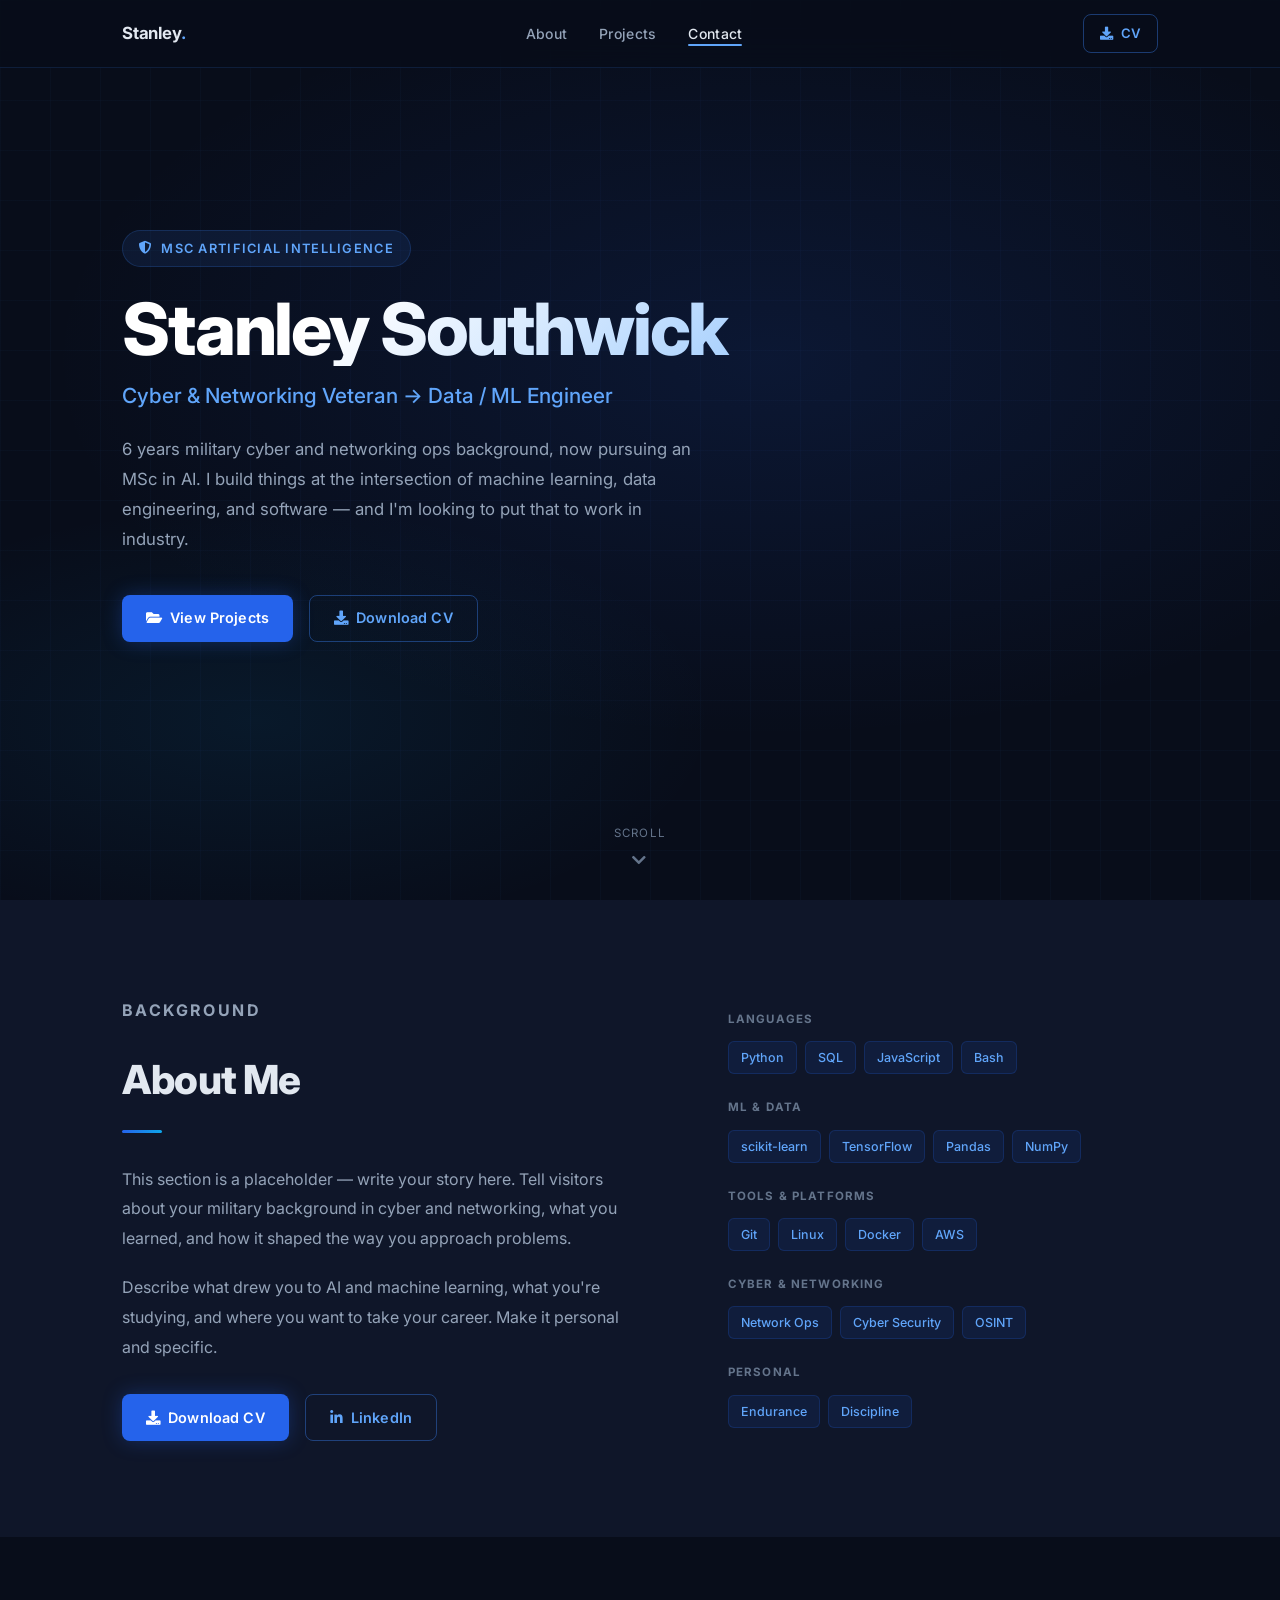
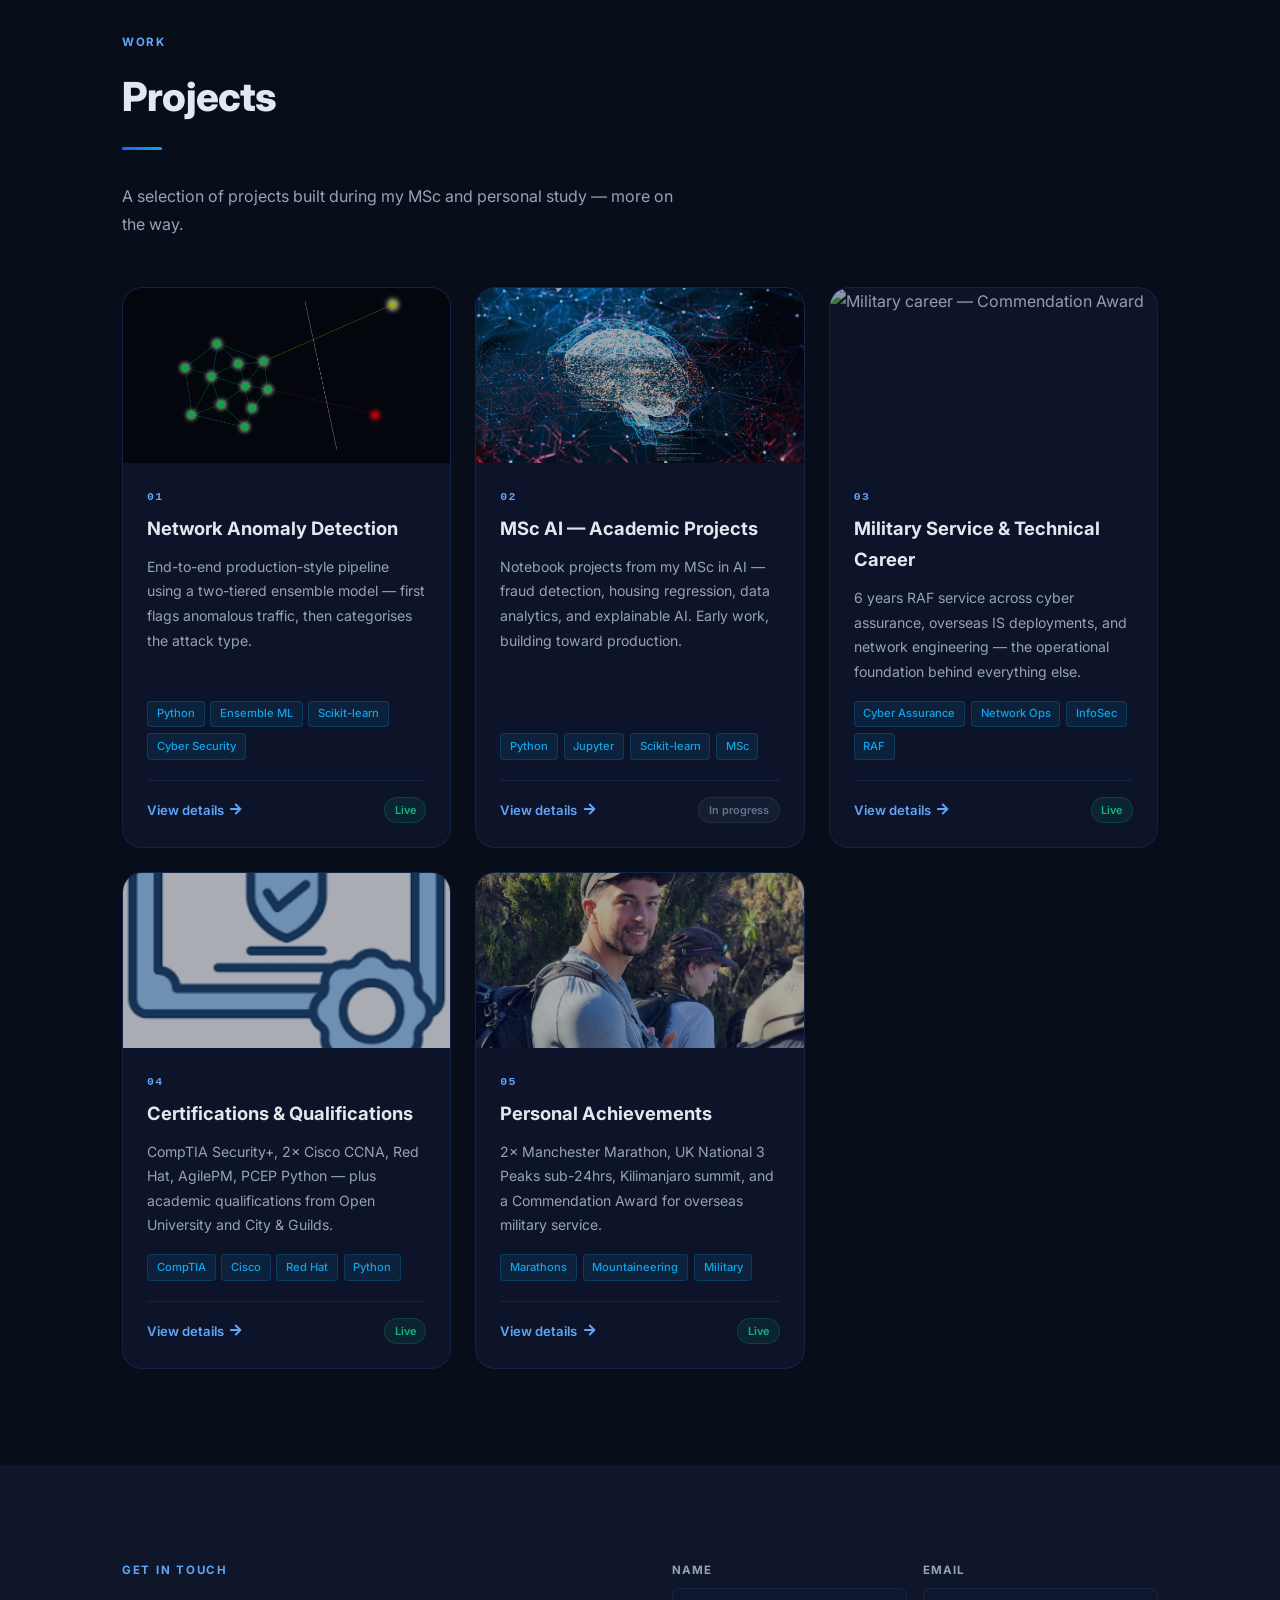
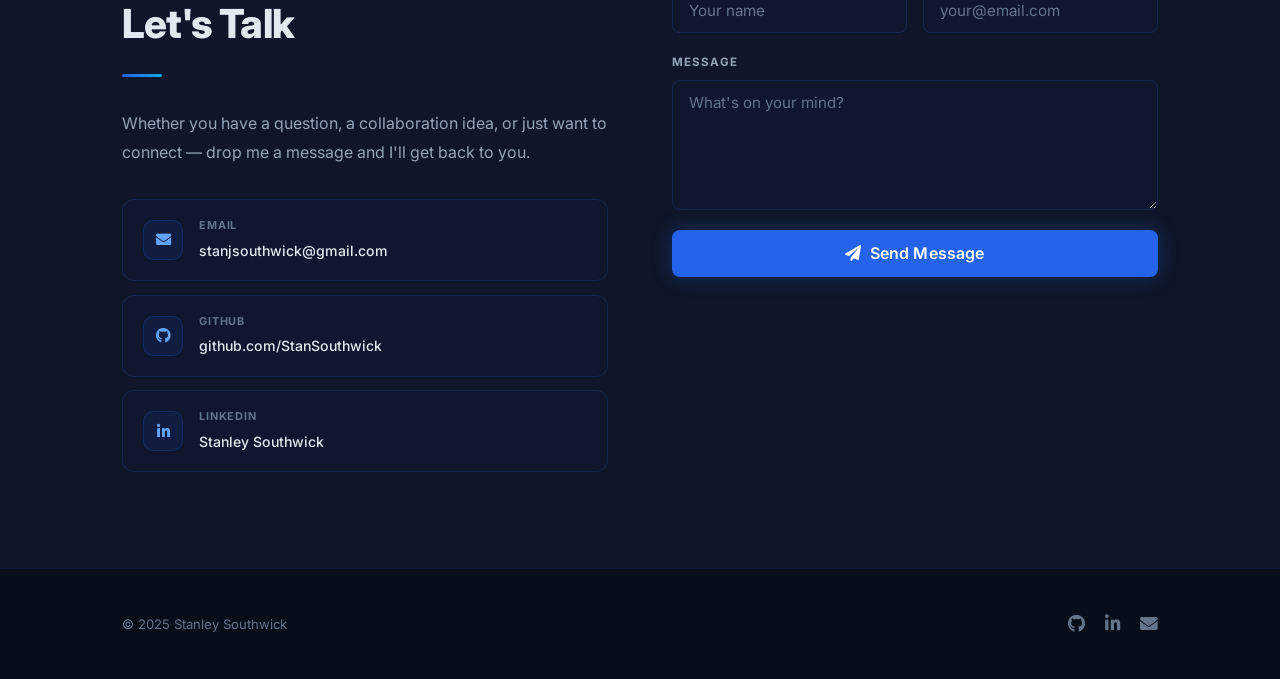
==== commit c61ce6c6: "Reduce banner height and fix portrait crop for achievements images - project-body__img: 180px → 160p" ====
--- a/index.html
+++ b/index.html
@@ -257,7 +257,7 @@
           </article>
 
           <article class="project-card fade-up">
-            <img class="project-card__img" src="images/achievement-Kilamanjaro.PNG" alt="Personal Achievements — marathons, mountain peaks, and military commendation" />
+            <img class="project-card__img" src="images/personal%20achievments.PNG" alt="Personal Achievements — marathons, mountain peaks, and military commendation" style="object-position: center 35%;" />
             <div class="project-card__body">
               <p class="project-card__num">05</p>
               <h3 class="project-card__title">Personal Achievements</h3>
--- a/assets/css/portfolio.css
+++ b/assets/css/portfolio.css
@@ -287,8 +287,9 @@
 .project-hero__desc { font-size: 1.1rem; color: var(--text-muted); max-width: 600px; line-height: 1.8; }
 .project-body { padding: 0 0 6rem; }
 .project-body__grid { display: grid; grid-template-columns: 1fr 300px; gap: 4rem; align-items: start; }
-.project-body__img { width: 100%; height: 260px; object-fit: cover; object-position: center; border-radius: var(--radius-lg); border: 1px solid var(--border); margin-bottom: 3rem; display: block; }
-.project-body__img--graphic { height: 140px; object-fit: contain; background: rgba(15,20,40,0.6); }
+.project-body__img { width: 100%; height: 160px; object-fit: cover; object-position: center; border-radius: var(--radius-lg); border: 1px solid var(--border); margin-bottom: 3rem; display: block; }
+.project-body__img--graphic { height: 100px; object-fit: contain; background: rgba(15,20,40,0.6); }
+.project-body__img--portrait { object-position: center 35%; }
 .content-block { margin-bottom: 2.5rem; }
 .content-block h2 { font-size: 1.15rem; font-weight: 700; color: var(--text); margin-bottom: 1rem; padding-bottom: 0.75rem; border-bottom: 1px solid var(--border); }
 .content-block p { color: var(--text-muted); line-height: 1.85; font-size: 0.97rem; }
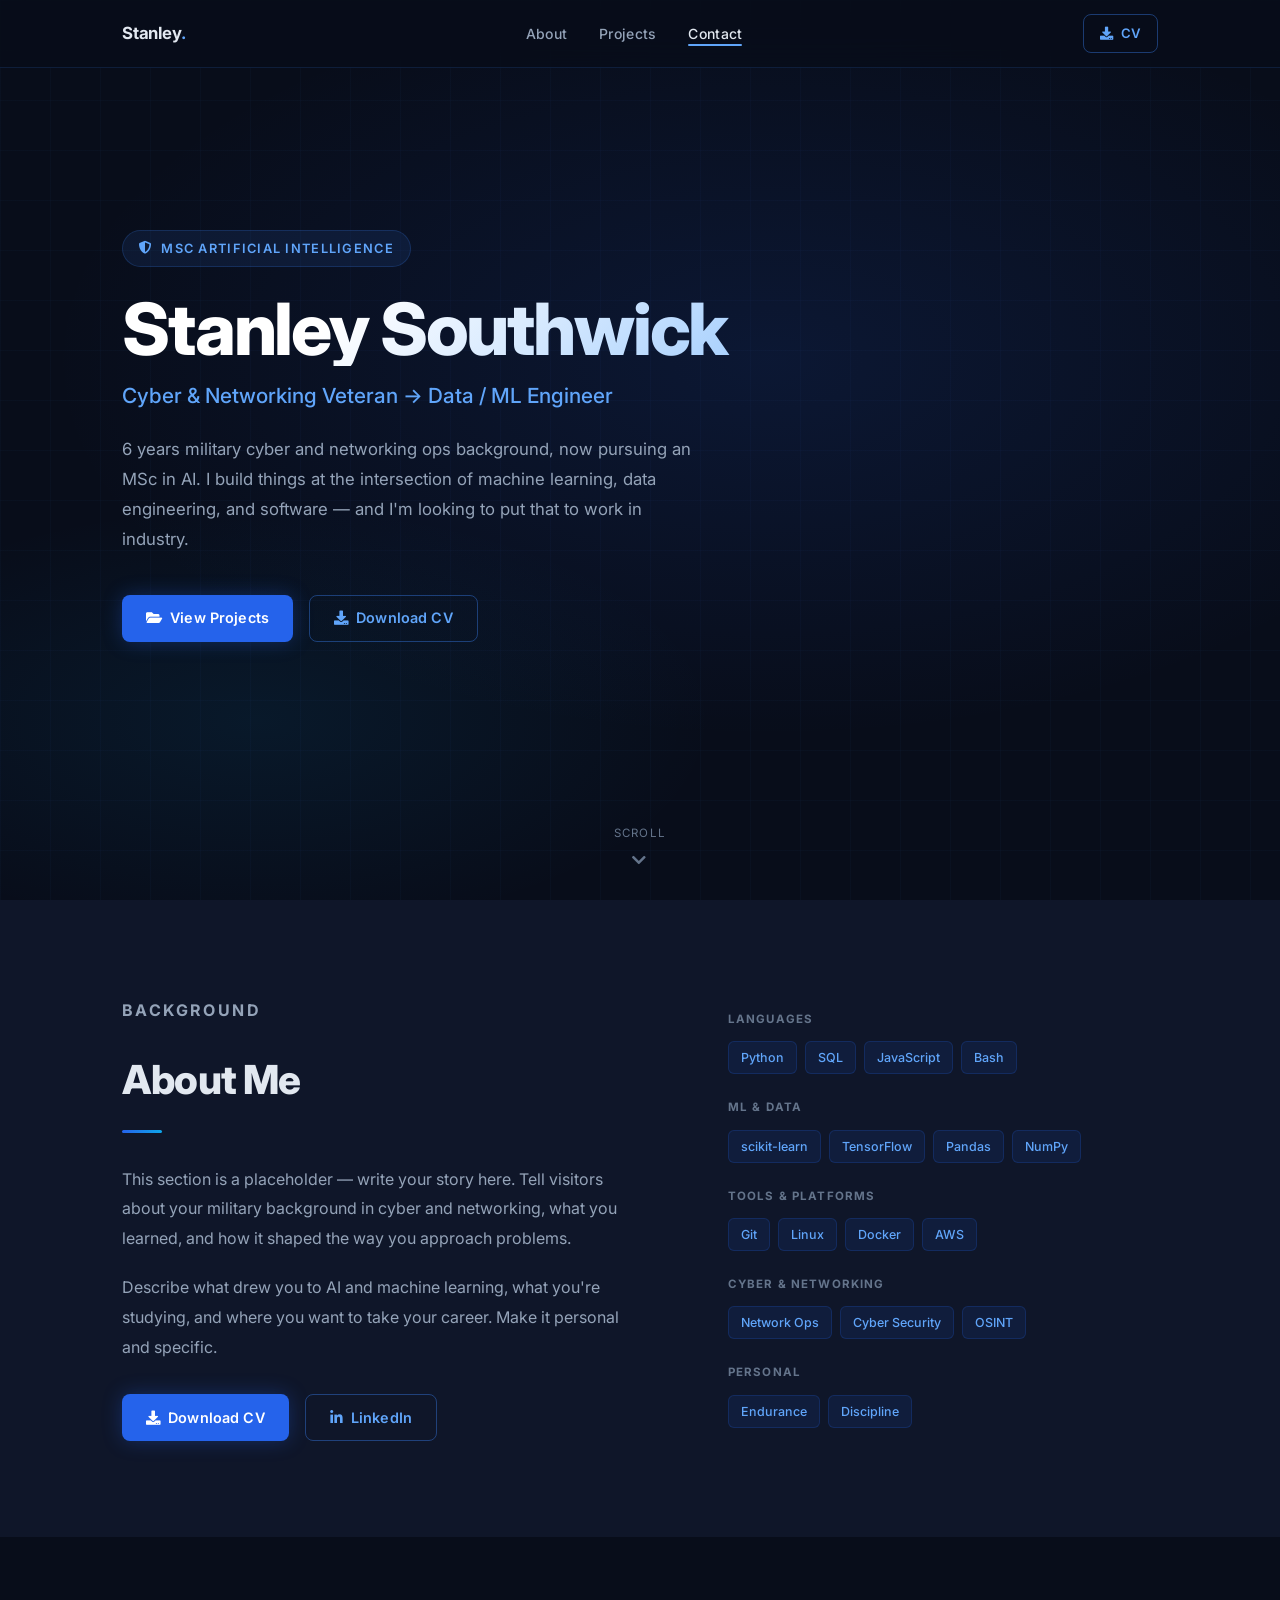
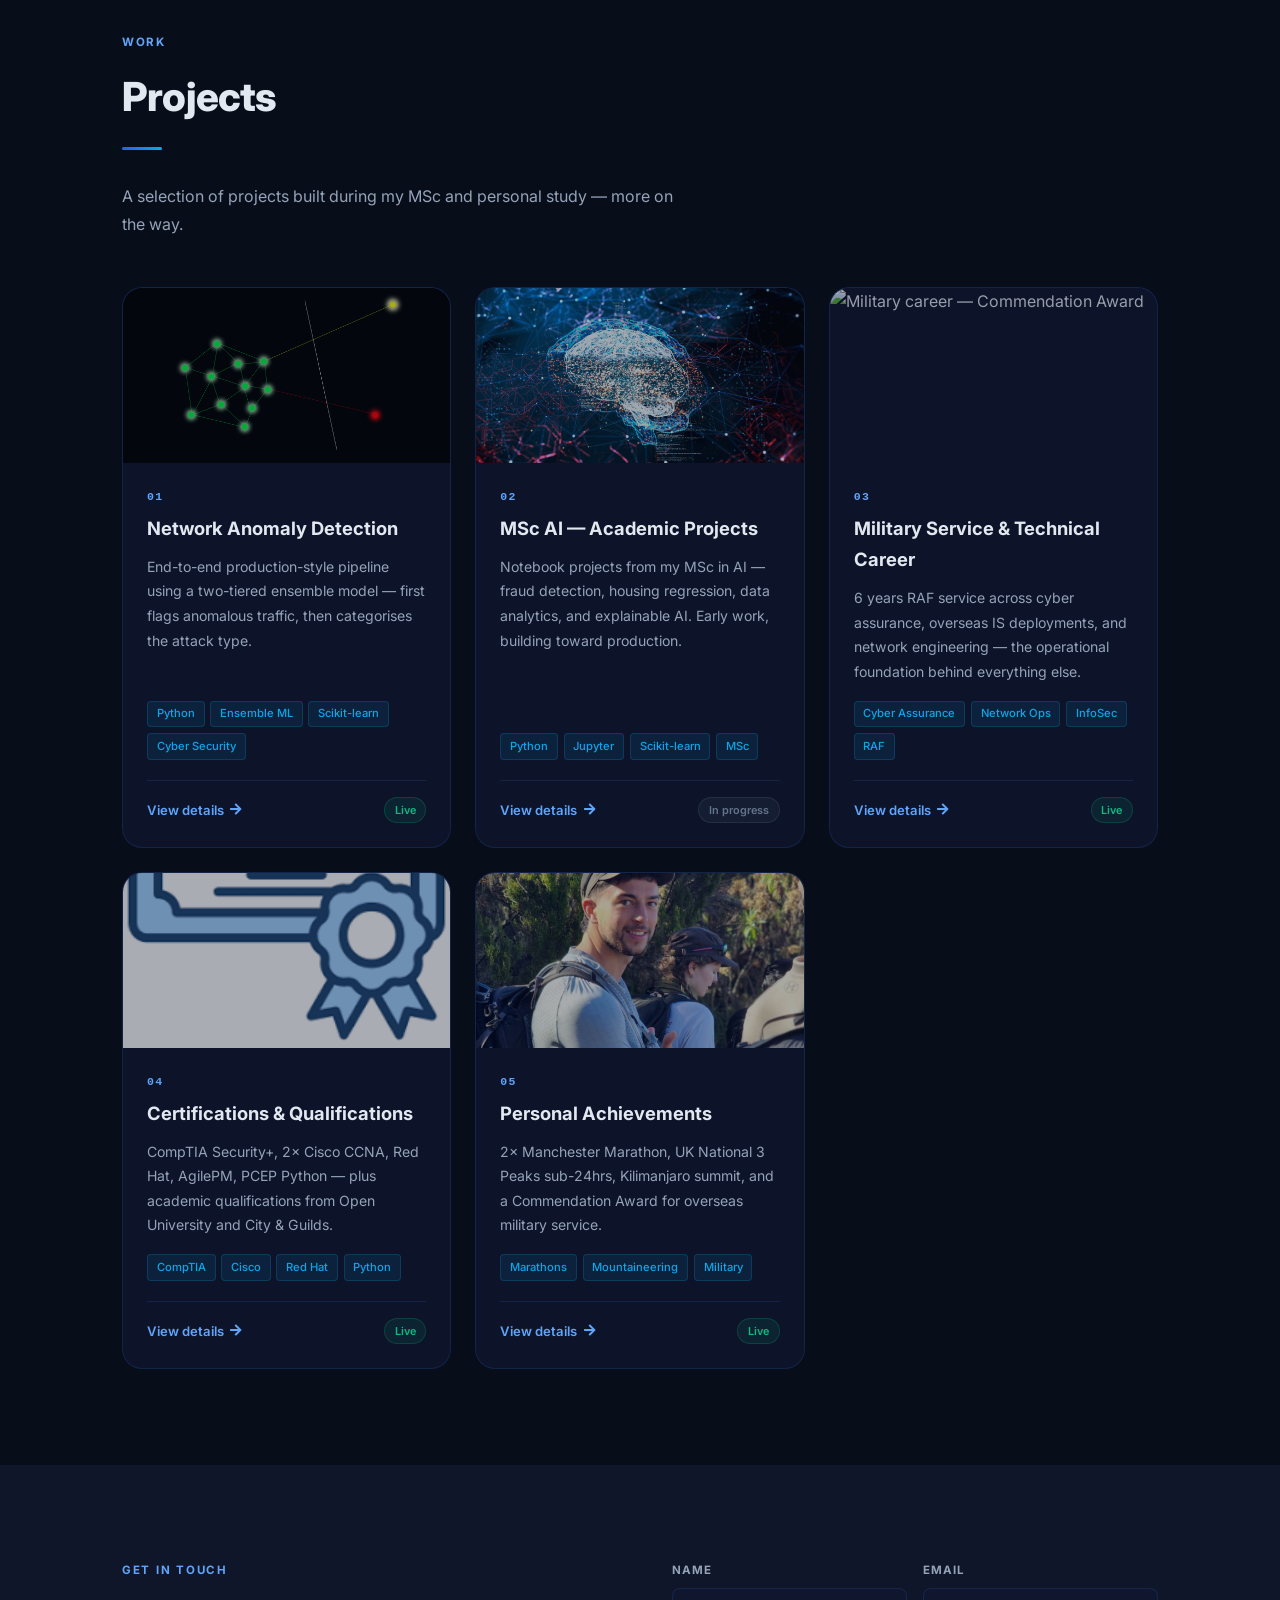
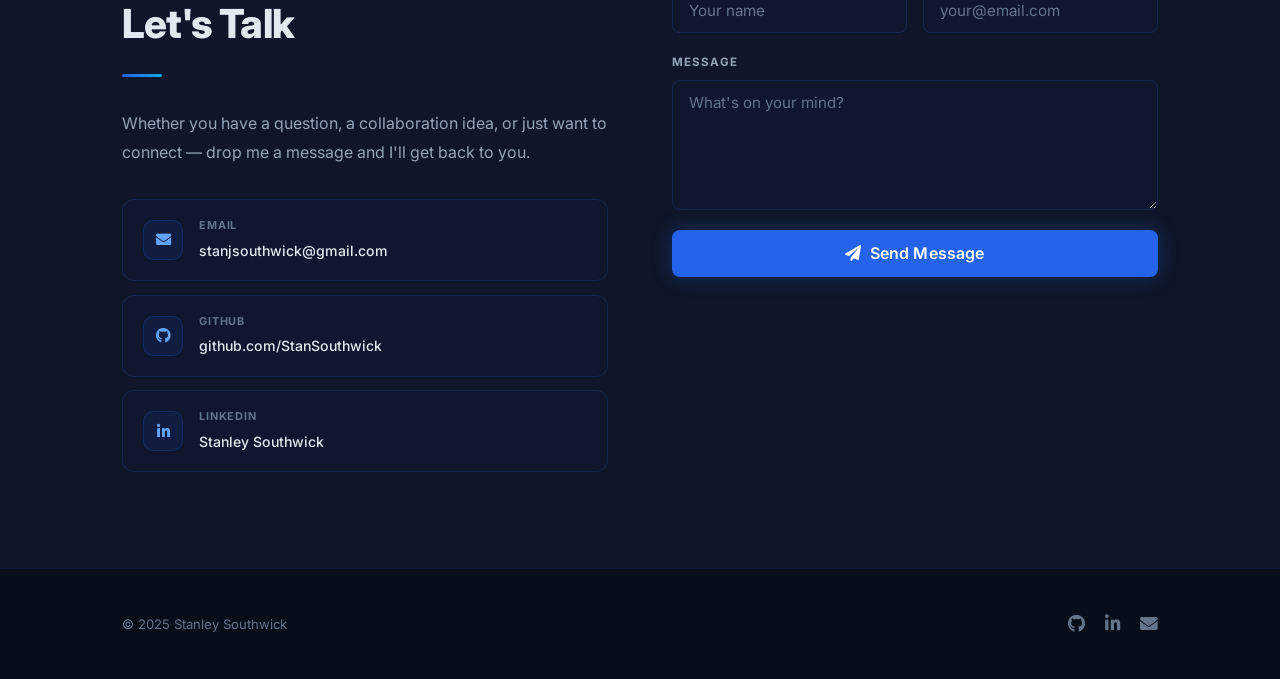
==== commit 5c5e437e: "Shift certifications homepage card image to bottom-centre crop https://claude.ai/code/session_01JP2Q" ====
--- a/index.html
+++ b/index.html
@@ -236,7 +236,7 @@
           </article>
 
           <article class="project-card fade-up">
-            <img class="project-card__img" src="images/Certifications.png" alt="Certifications and qualifications" />
+            <img class="project-card__img" src="images/Certifications.png" alt="Certifications and qualifications" style="object-position: center bottom;" />
             <div class="project-card__body">
               <p class="project-card__num">04</p>
               <h3 class="project-card__title">Certifications &amp; Qualifications</h3>
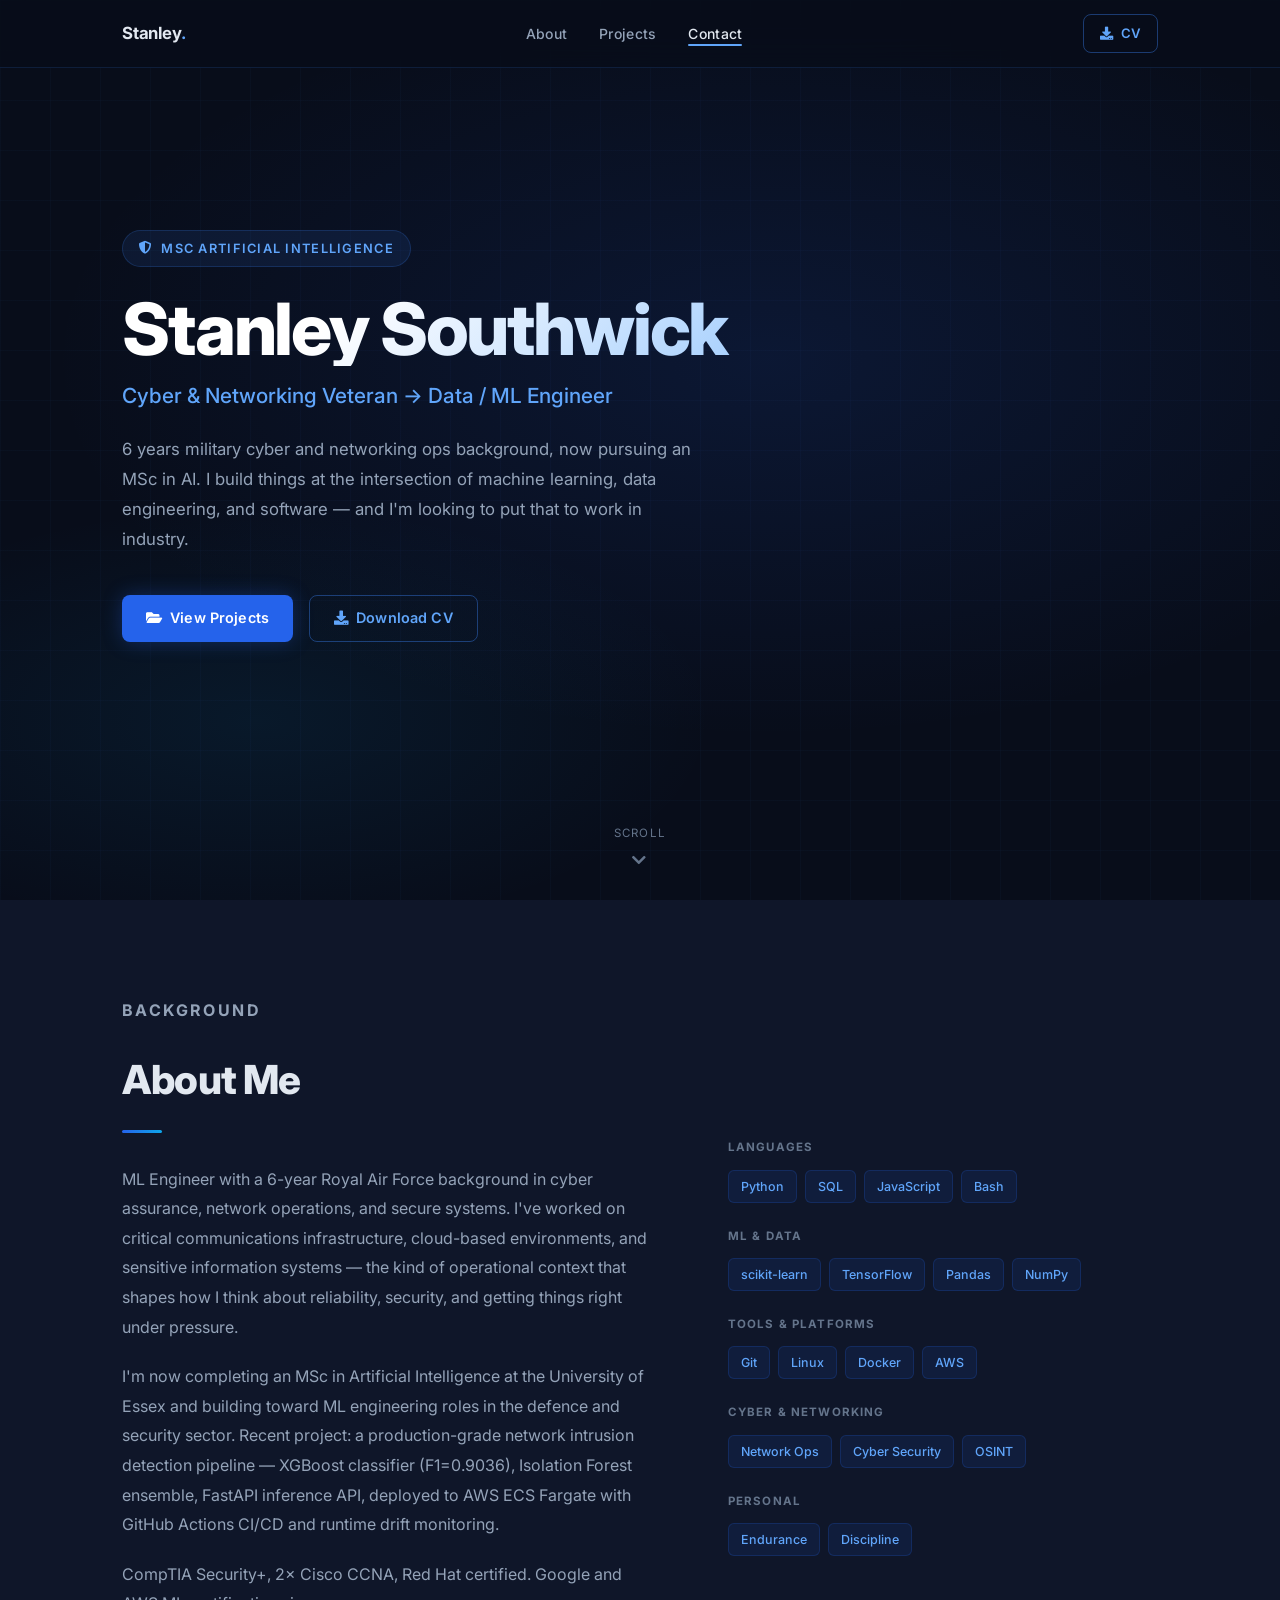
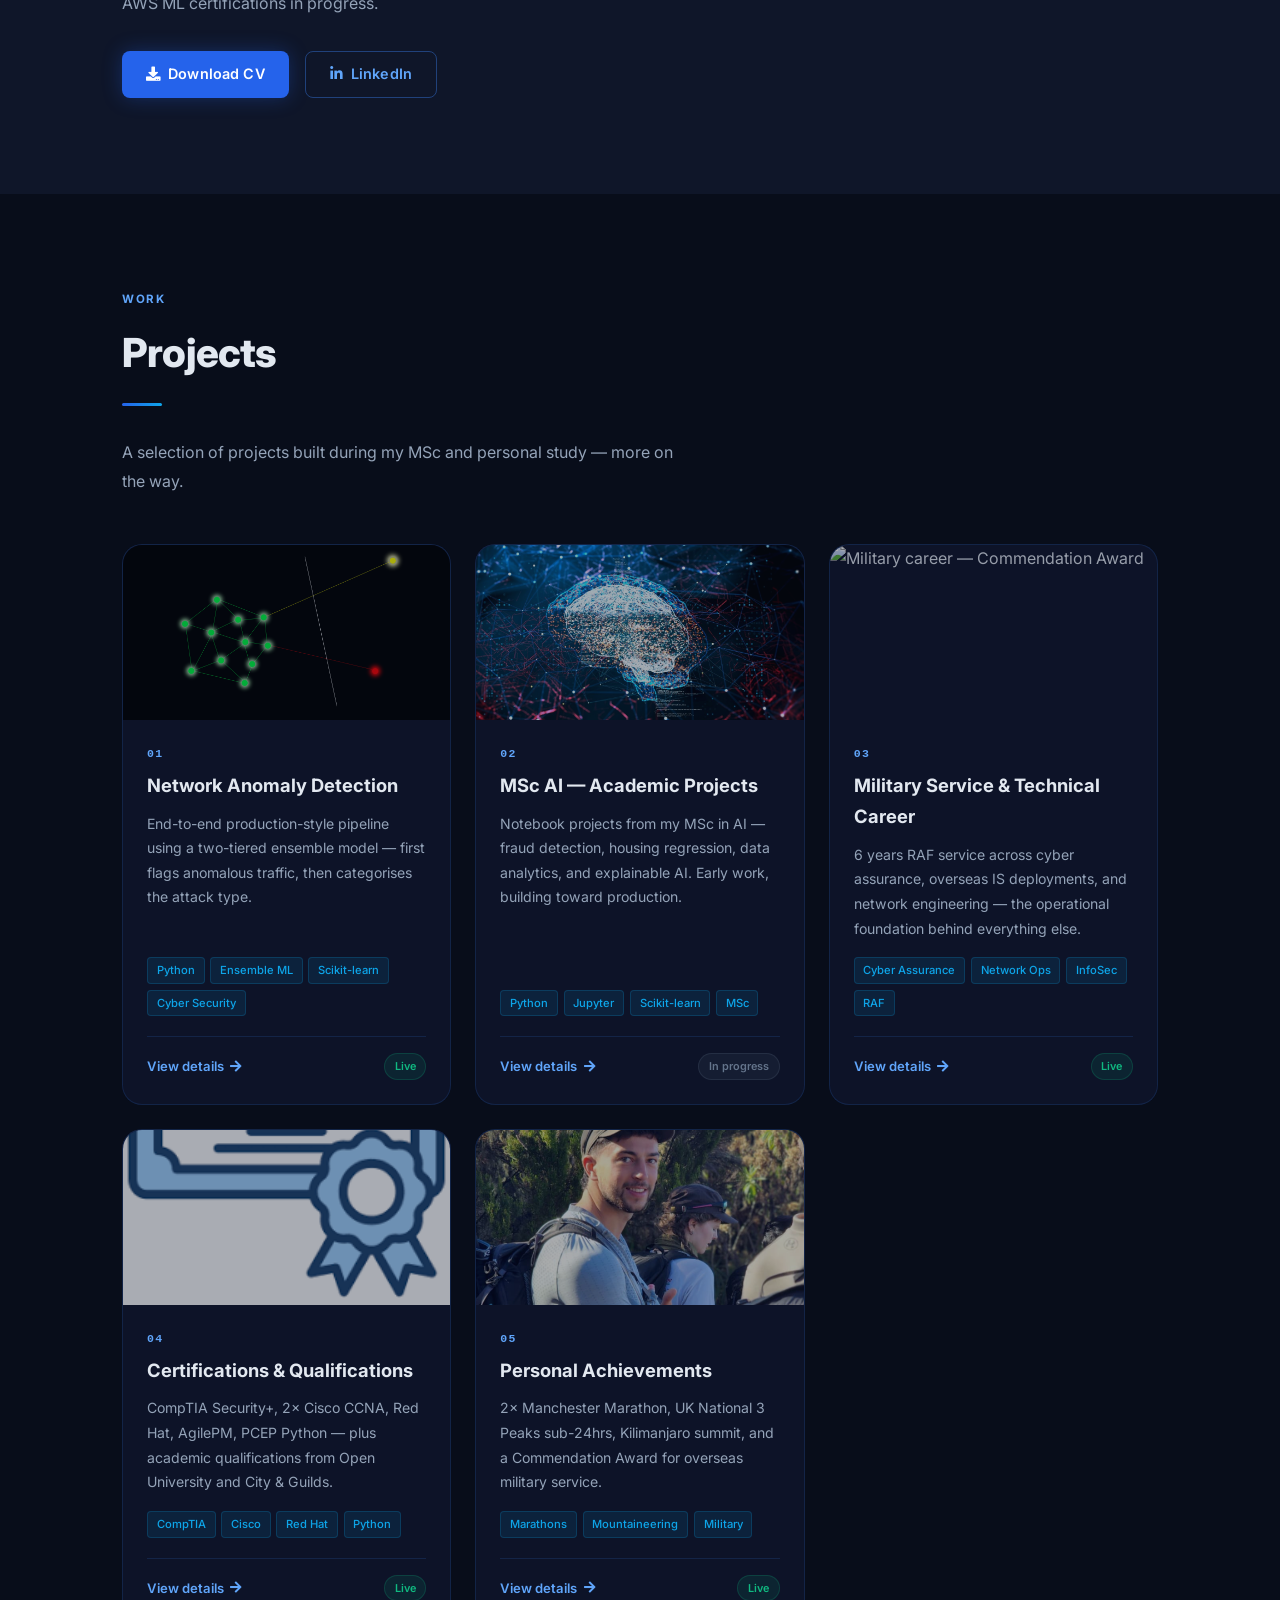
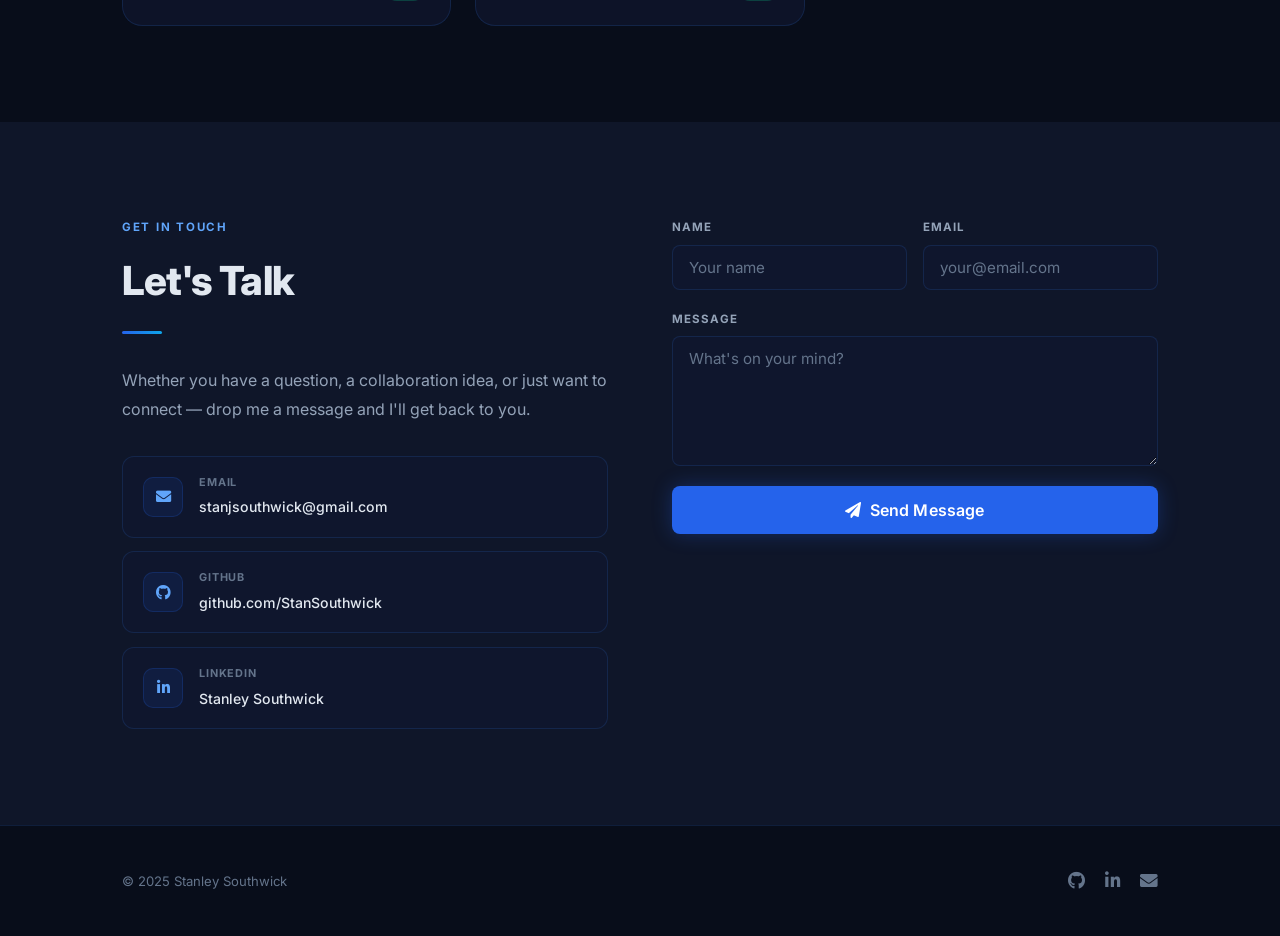
==== commit 0c7a58ab: "Add About Me bio to homepage — replaces placeholder text https://claude.ai/code/session_01JP2Q1gTUBz" ====
--- a/index.html
+++ b/index.html
@@ -93,13 +93,19 @@
             <div class="section-line"></div>
             <!-- TODO: Write your full bio here — background, goals, what drives you -->
             <p>
-              This section is a placeholder — write your story here. Tell visitors about
-              your military background in cyber and networking, what you learned, and
-              how it shaped the way you approach problems.
+              ML Engineer with a 6-year Royal Air Force background in cyber assurance, network operations,
+              and secure systems. I've worked on critical communications infrastructure, cloud-based environments,
+              and sensitive information systems — the kind of operational context that shapes how I think about
+              reliability, security, and getting things right under pressure.
             </p>
             <p>
-              Describe what drew you to AI and machine learning, what you're studying,
-              and where you want to take your career. Make it personal and specific.
+              I'm now completing an MSc in Artificial Intelligence at the University of Essex and building toward
+              ML engineering roles in the defence and security sector. Recent project: a production-grade network
+              intrusion detection pipeline — XGBoost classifier (F1=0.9036), Isolation Forest ensemble, FastAPI
+              inference API, deployed to AWS ECS Fargate with GitHub Actions CI/CD and runtime drift monitoring.
+            </p>
+            <p>
+              CompTIA Security+, 2&times; Cisco CCNA, Red Hat certified. Google and AWS ML certifications in progress.
             </p>
             <div class="about__actions">
               <a href="professional_documents/Stanley_Southwick-CV.docx" download class="btn btn-primary">
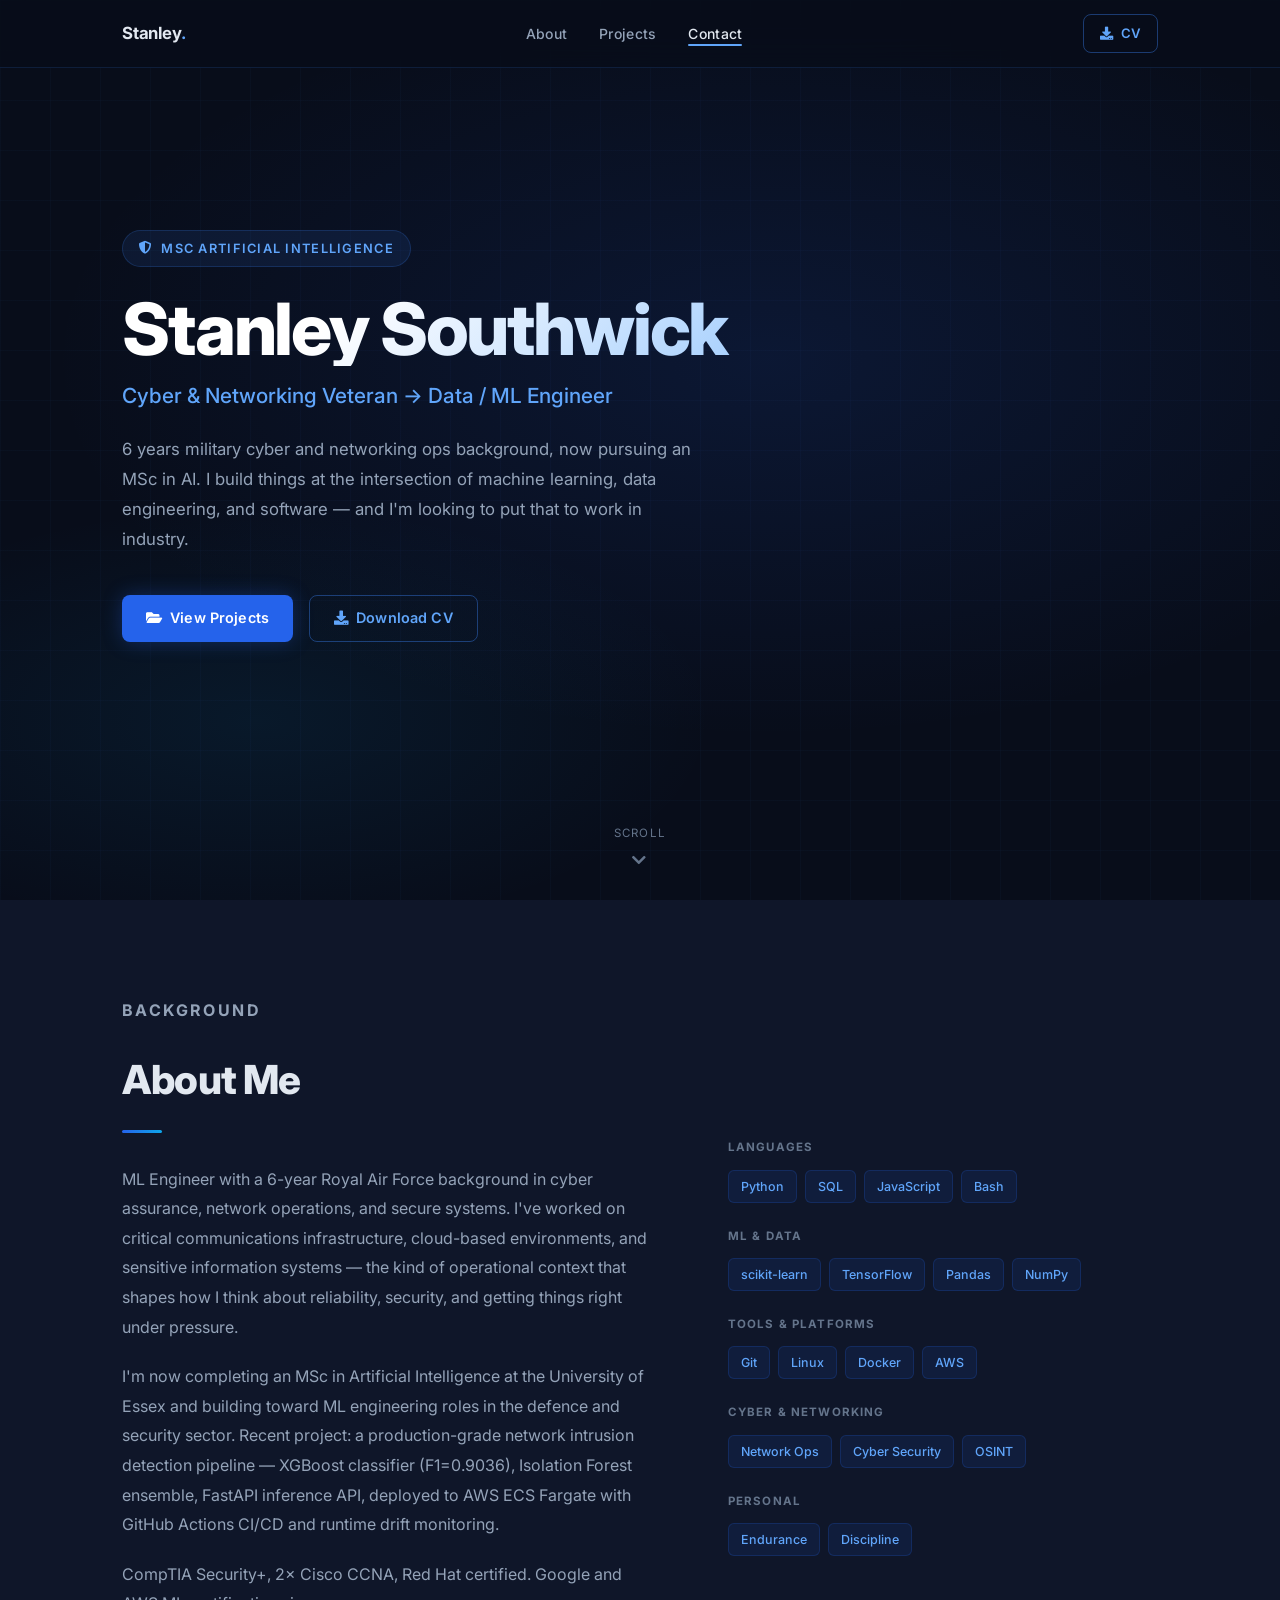
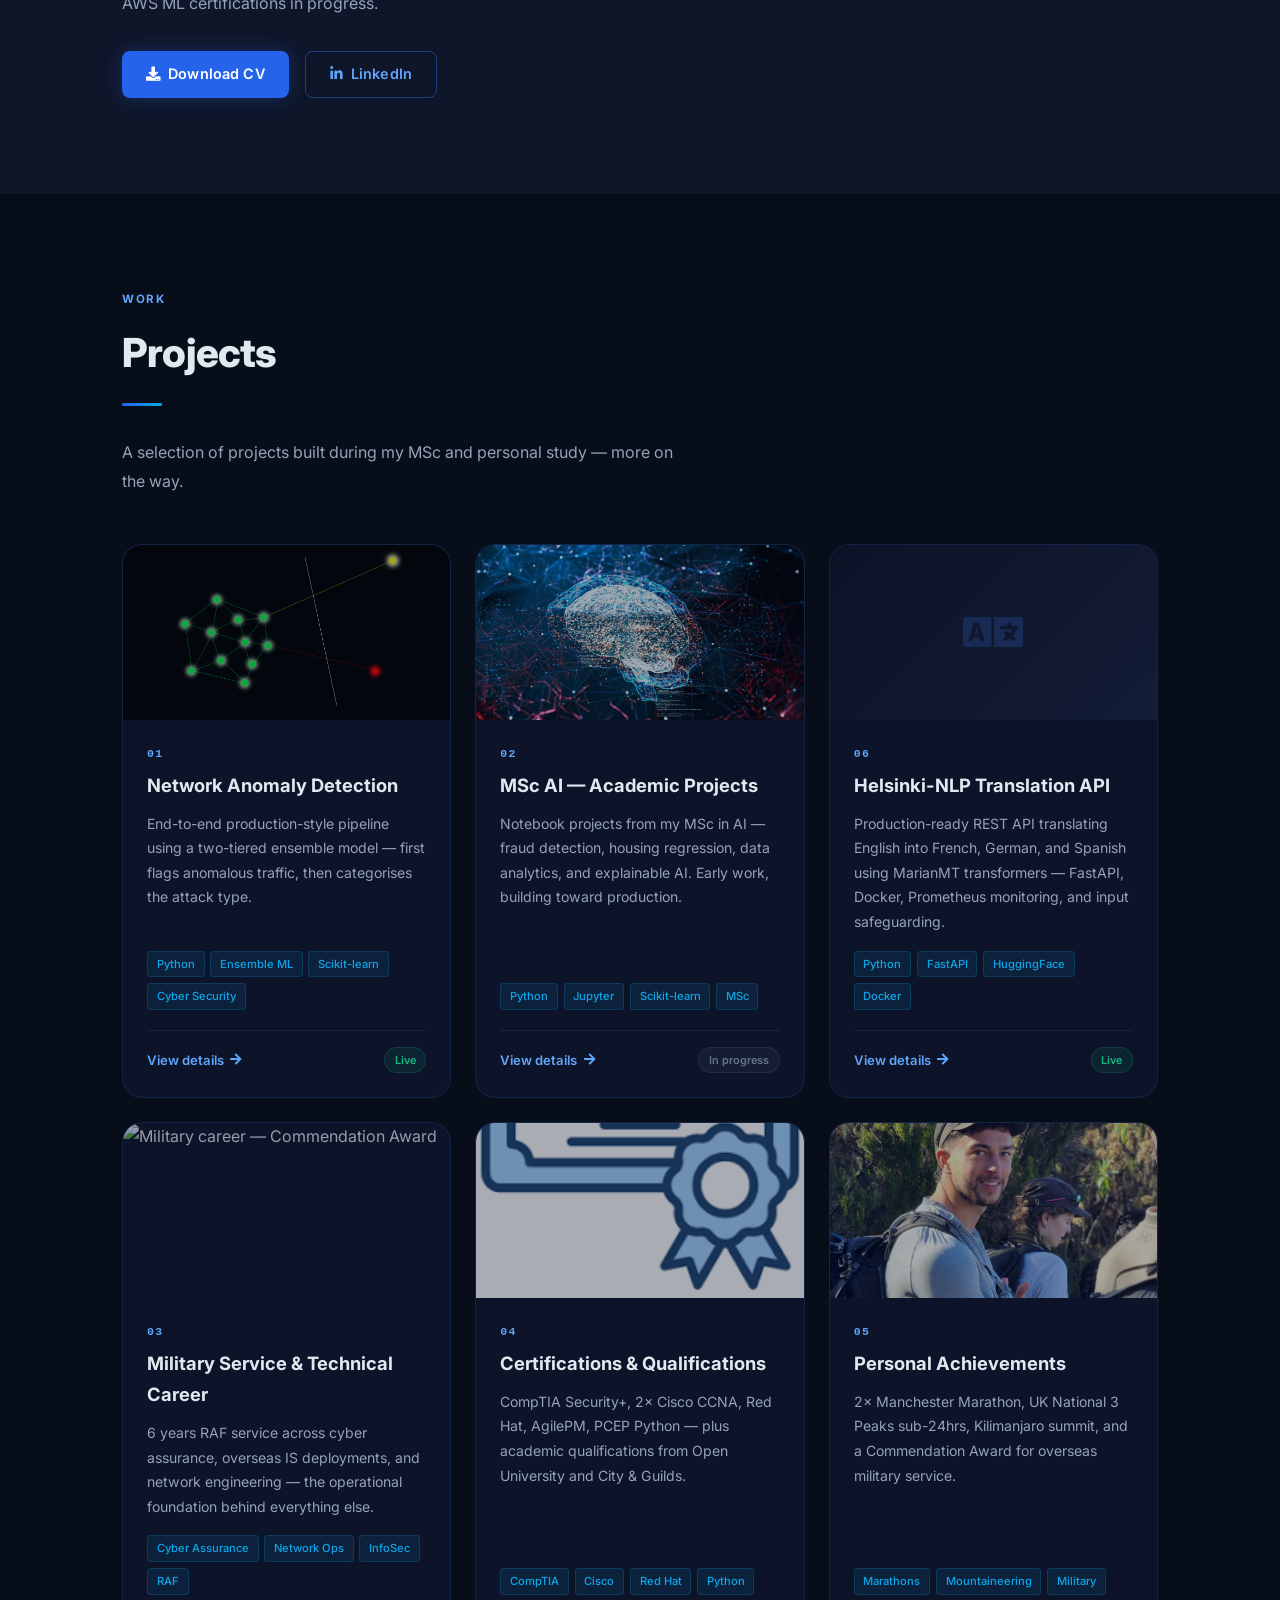
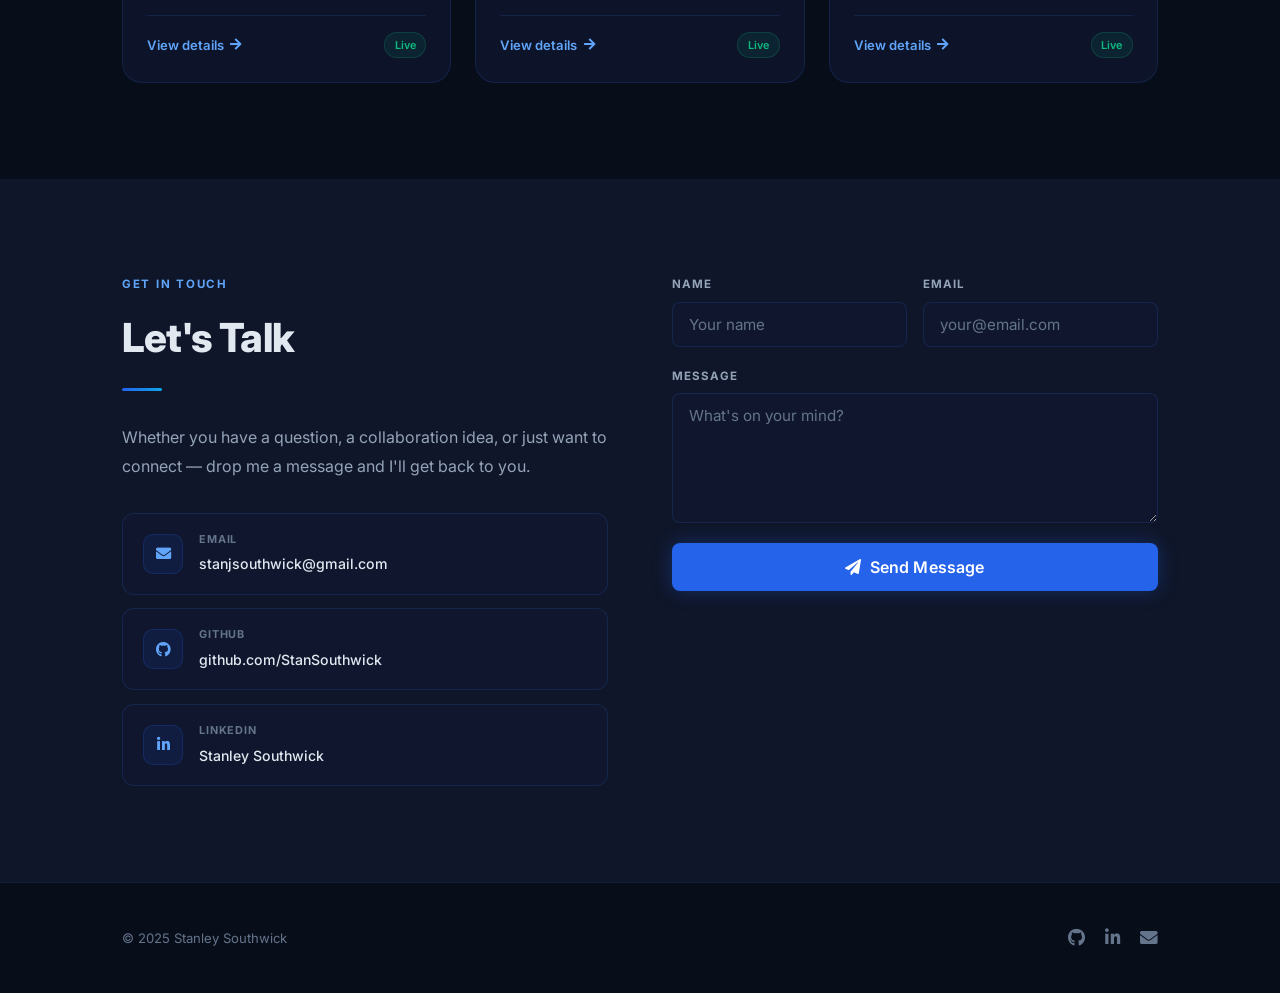
==== commit 0a99c81b: "Add Helsinki-NLP Translation API project page Full project-6.html with architecture breakdown, API e" ====
--- a/index.html
+++ b/index.html
@@ -221,6 +221,27 @@
           </article>
 
           <article class="project-card fade-up">
+            <div class="project-card__img" style="background: linear-gradient(135deg, #0f1428 0%, #1a2340 100%); display: flex; align-items: center; justify-content: center; font-size: 3rem; color: rgba(59,130,246,0.3);"><i class="fas fa-language"></i></div>
+            <div class="project-card__body">
+              <p class="project-card__num">06</p>
+              <h3 class="project-card__title">Helsinki-NLP Translation API</h3>
+              <p class="project-card__desc">Production-ready REST API translating English into French, German, and Spanish using MarianMT transformers — FastAPI, Docker, Prometheus monitoring, and input safeguarding.</p>
+              <div class="project-card__tags">
+                <span class="project-card__tag">Python</span>
+                <span class="project-card__tag">FastAPI</span>
+                <span class="project-card__tag">HuggingFace</span>
+                <span class="project-card__tag">Docker</span>
+              </div>
+              <div class="project-card__footer">
+                <a href="project-6.html" class="project-card__link">
+                  View details <i class="fas fa-arrow-right" aria-hidden="true"></i>
+                </a>
+                <span class="badge badge-live">Live</span>
+              </div>
+            </div>
+          </article>
+
+          <article class="project-card fade-up">
             <img class="project-card__img" src="images/achievement-Commendation.jpeg" alt="Military career — Commendation Award" />
             <div class="project-card__body">
               <p class="project-card__num">03</p>
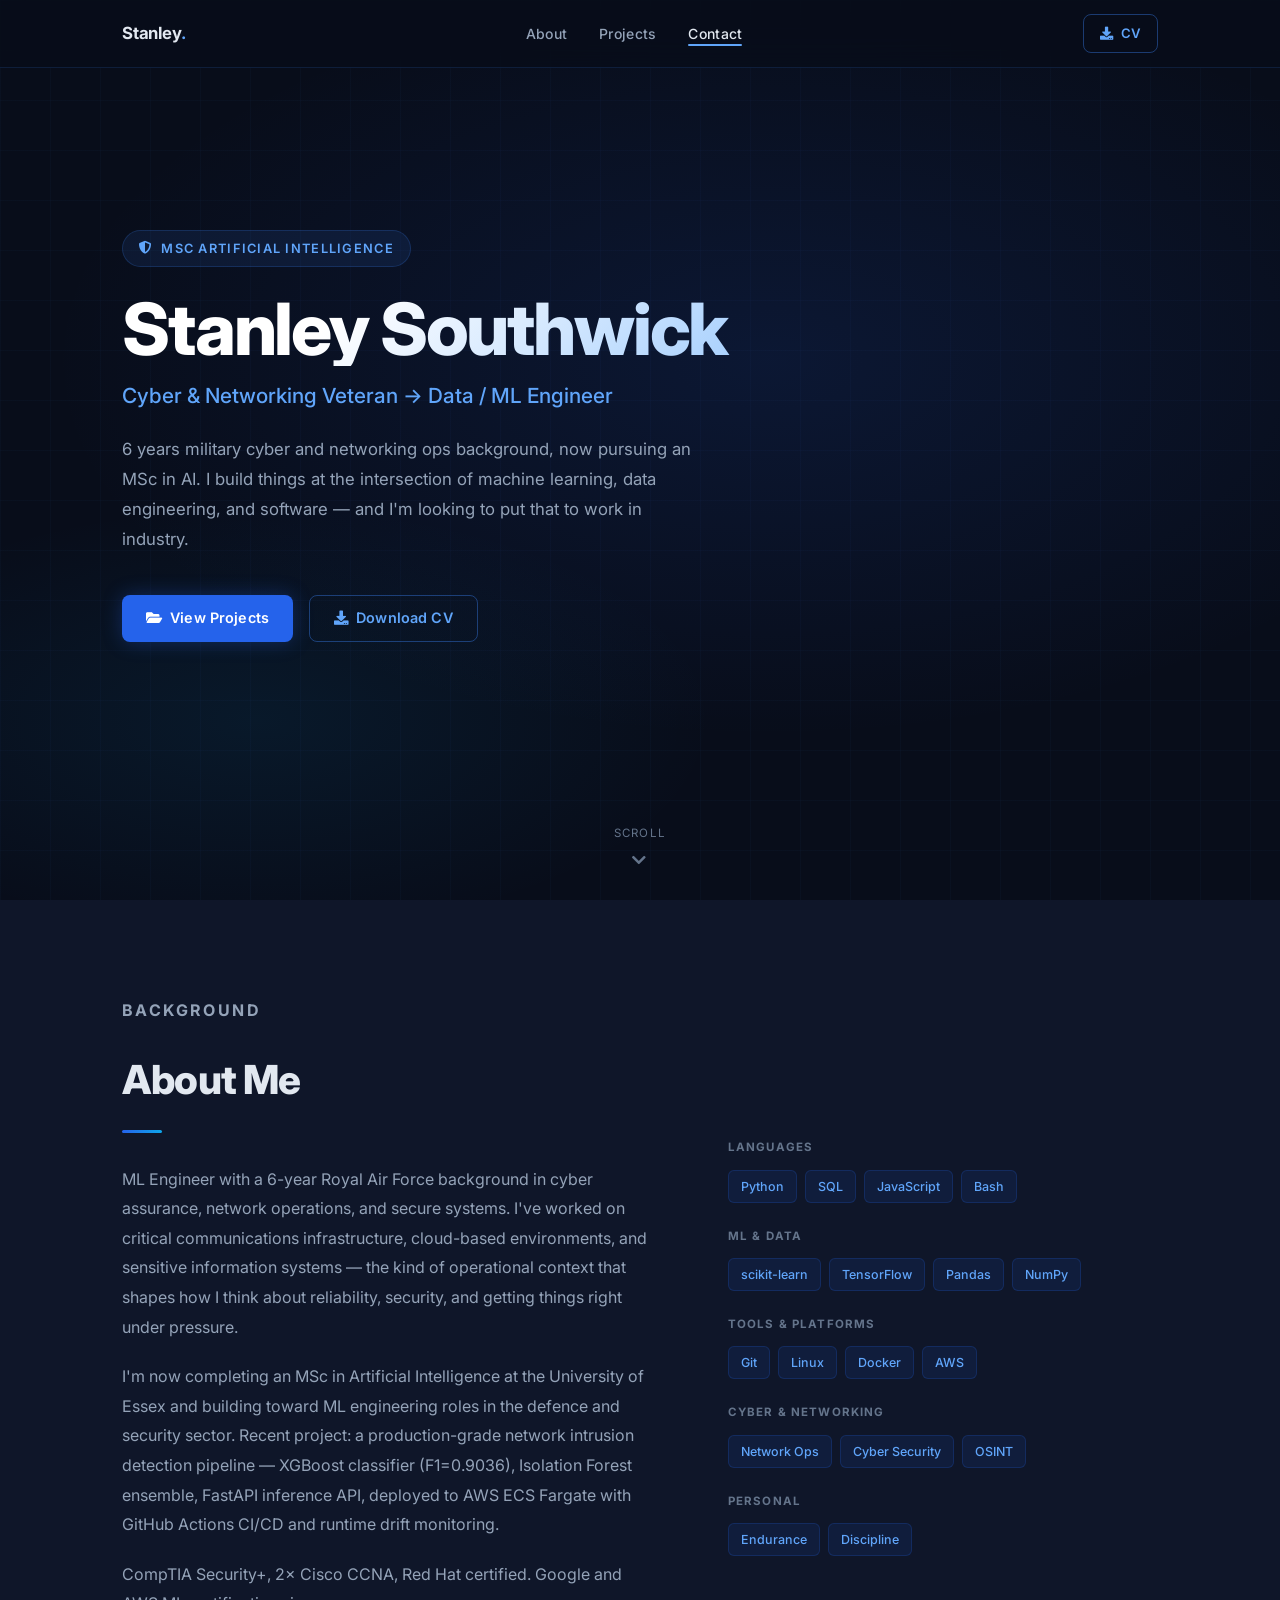
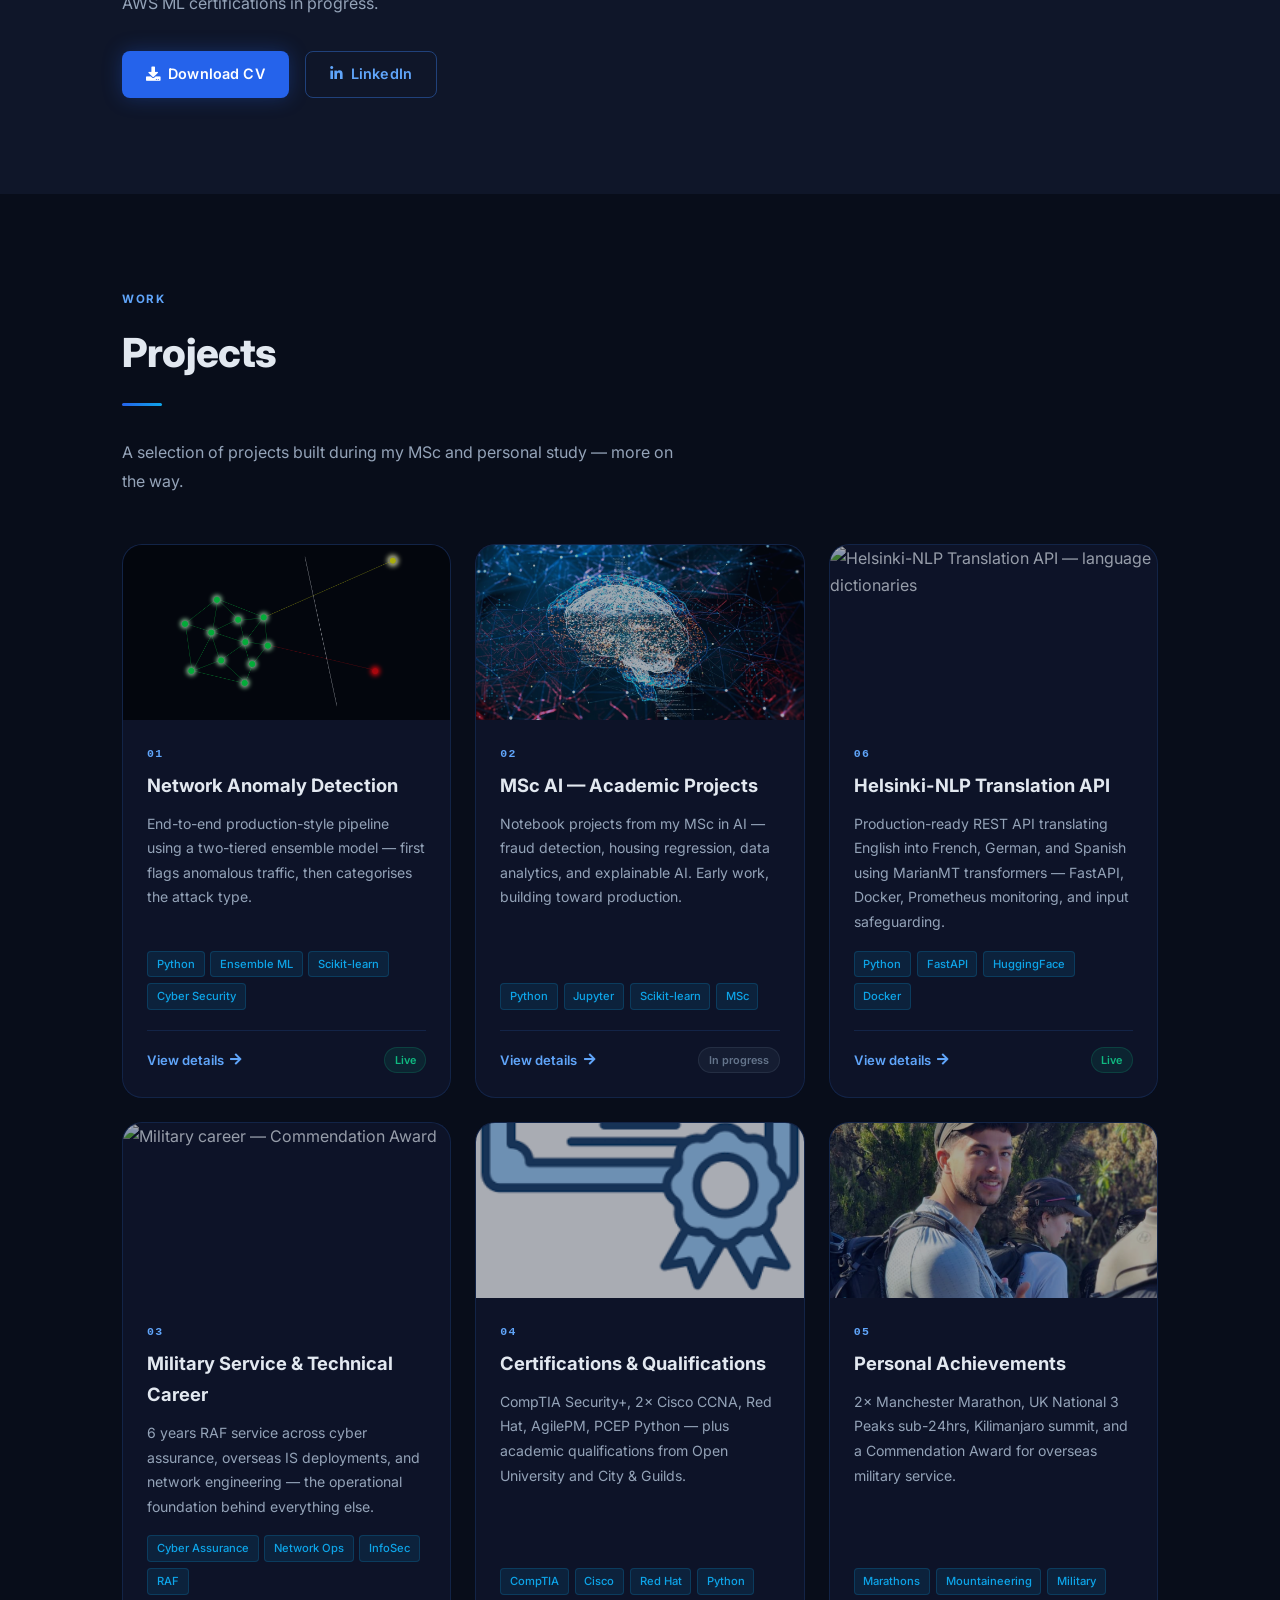
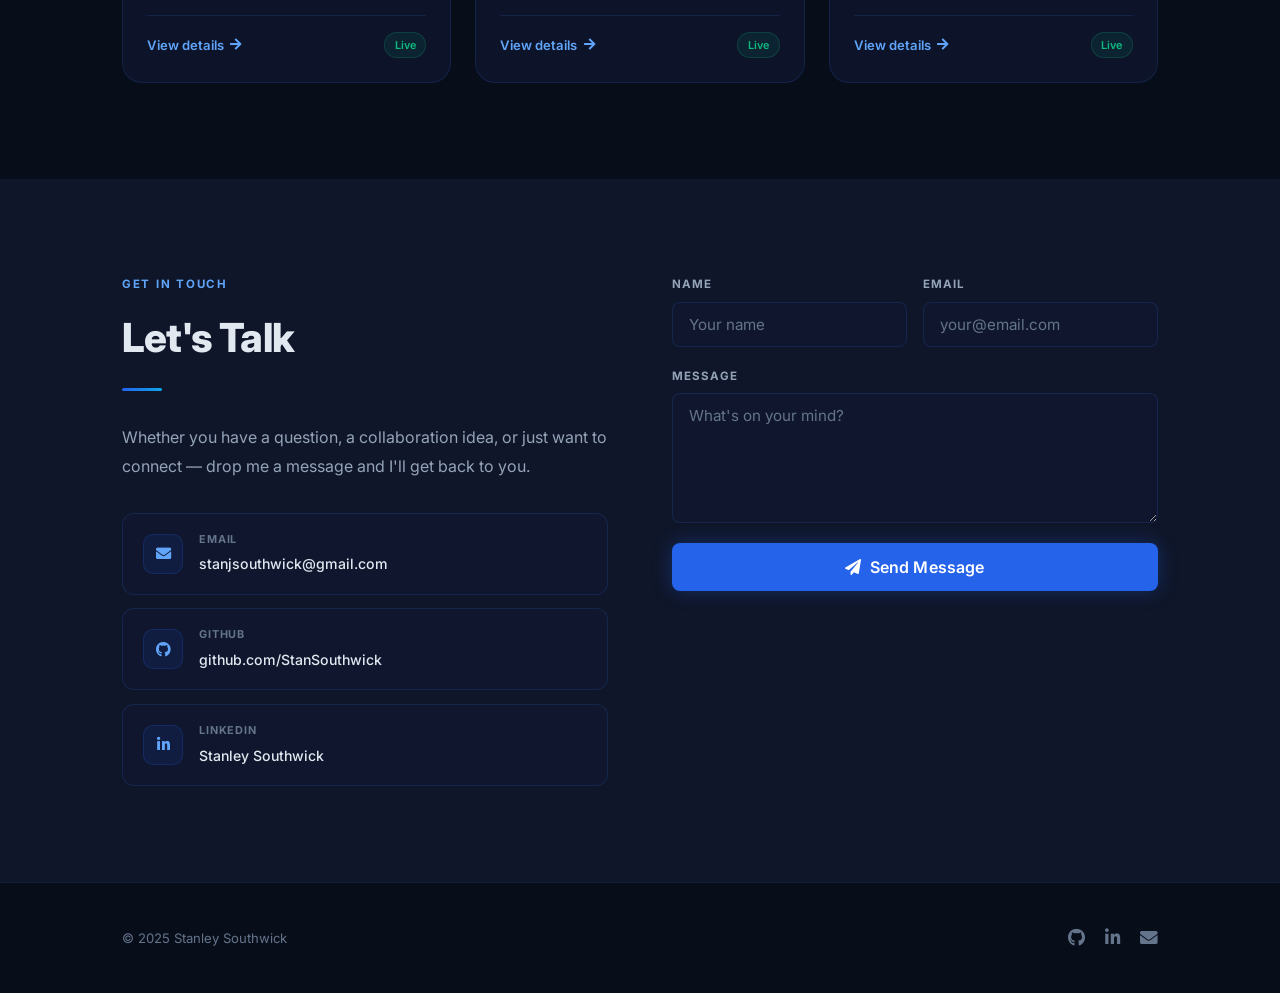
==== commit d933c34e: "Wire translator.jpg image to homepage card and project page banner Co-Authored-By: Claude Opus 4.6 <" ====
--- a/index.html
+++ b/index.html
@@ -221,7 +221,7 @@
           </article>
 
           <article class="project-card fade-up">
-            <div class="project-card__img" style="background: linear-gradient(135deg, #0f1428 0%, #1a2340 100%); display: flex; align-items: center; justify-content: center; font-size: 3rem; color: rgba(59,130,246,0.3);"><i class="fas fa-language"></i></div>
+            <img class="project-card__img" src="images/translator.jpg" alt="Helsinki-NLP Translation API — language dictionaries" />
             <div class="project-card__body">
               <p class="project-card__num">06</p>
               <h3 class="project-card__title">Helsinki-NLP Translation API</h3>
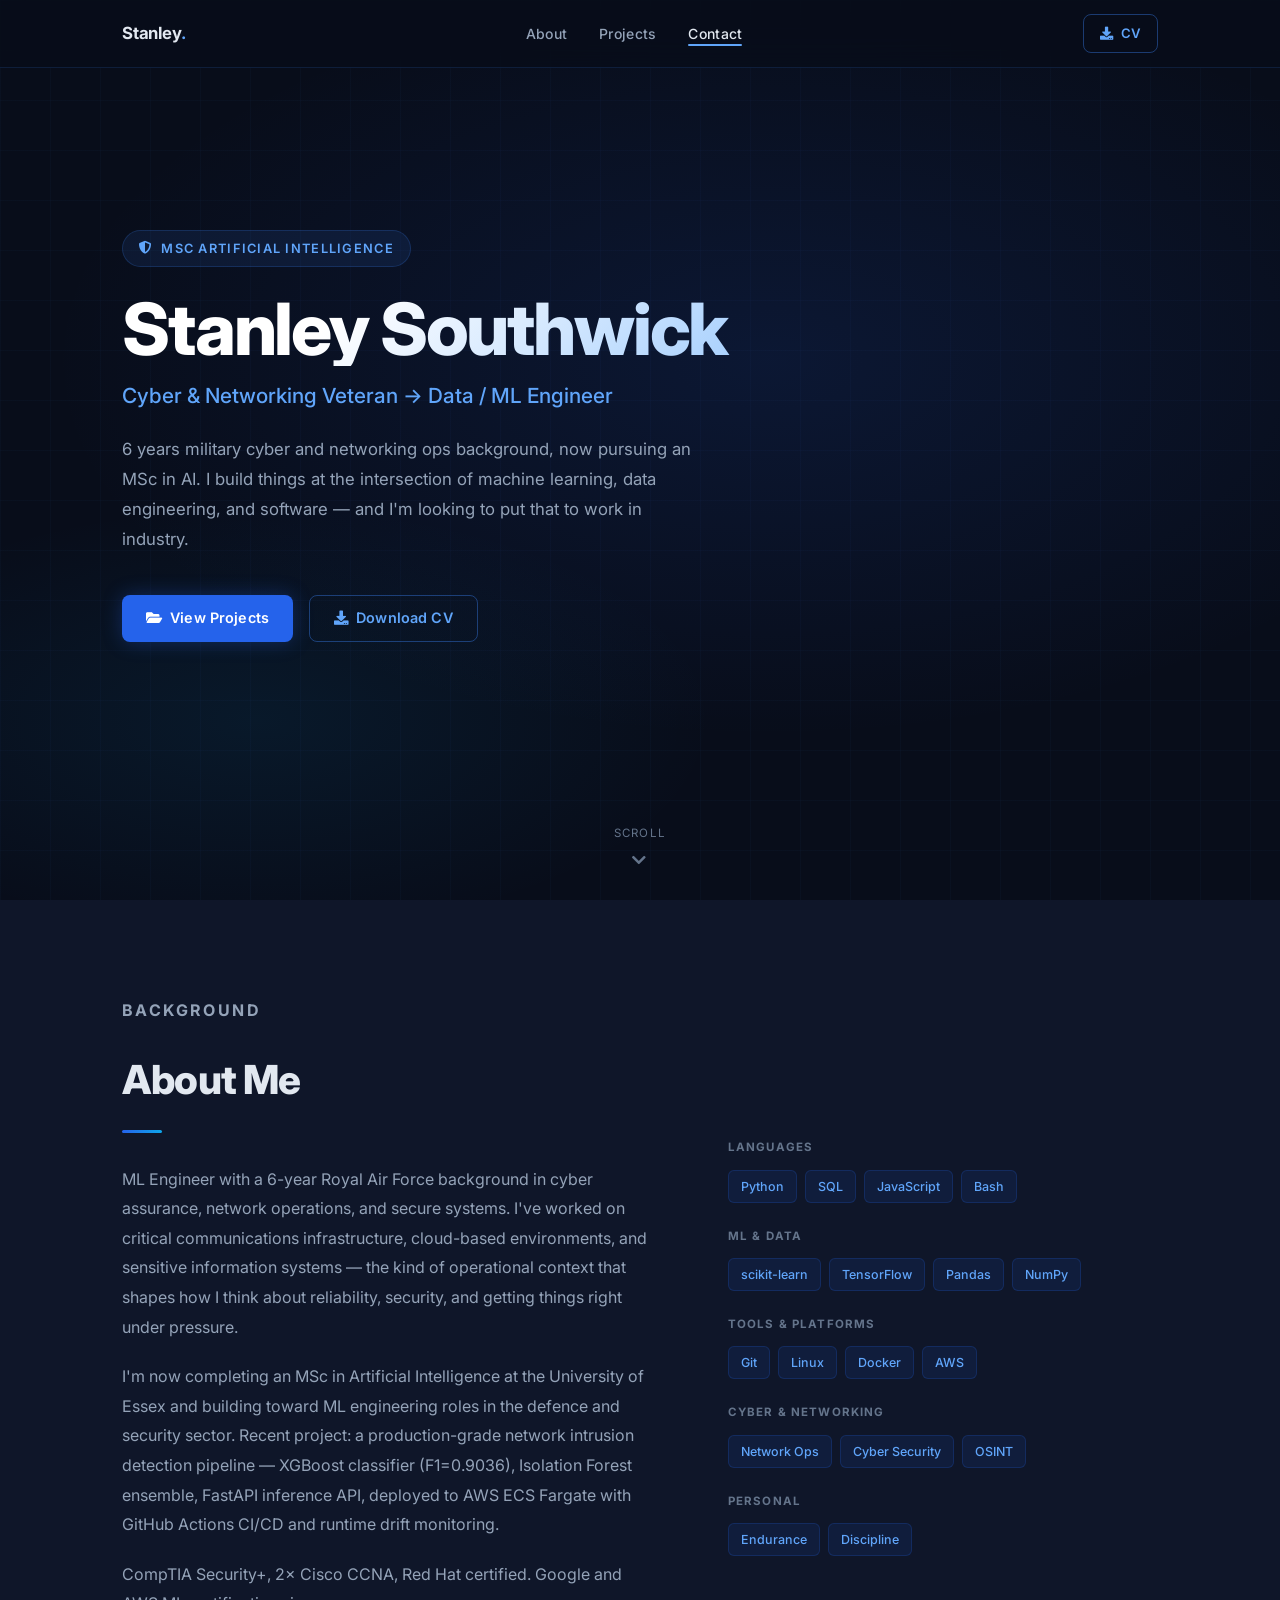
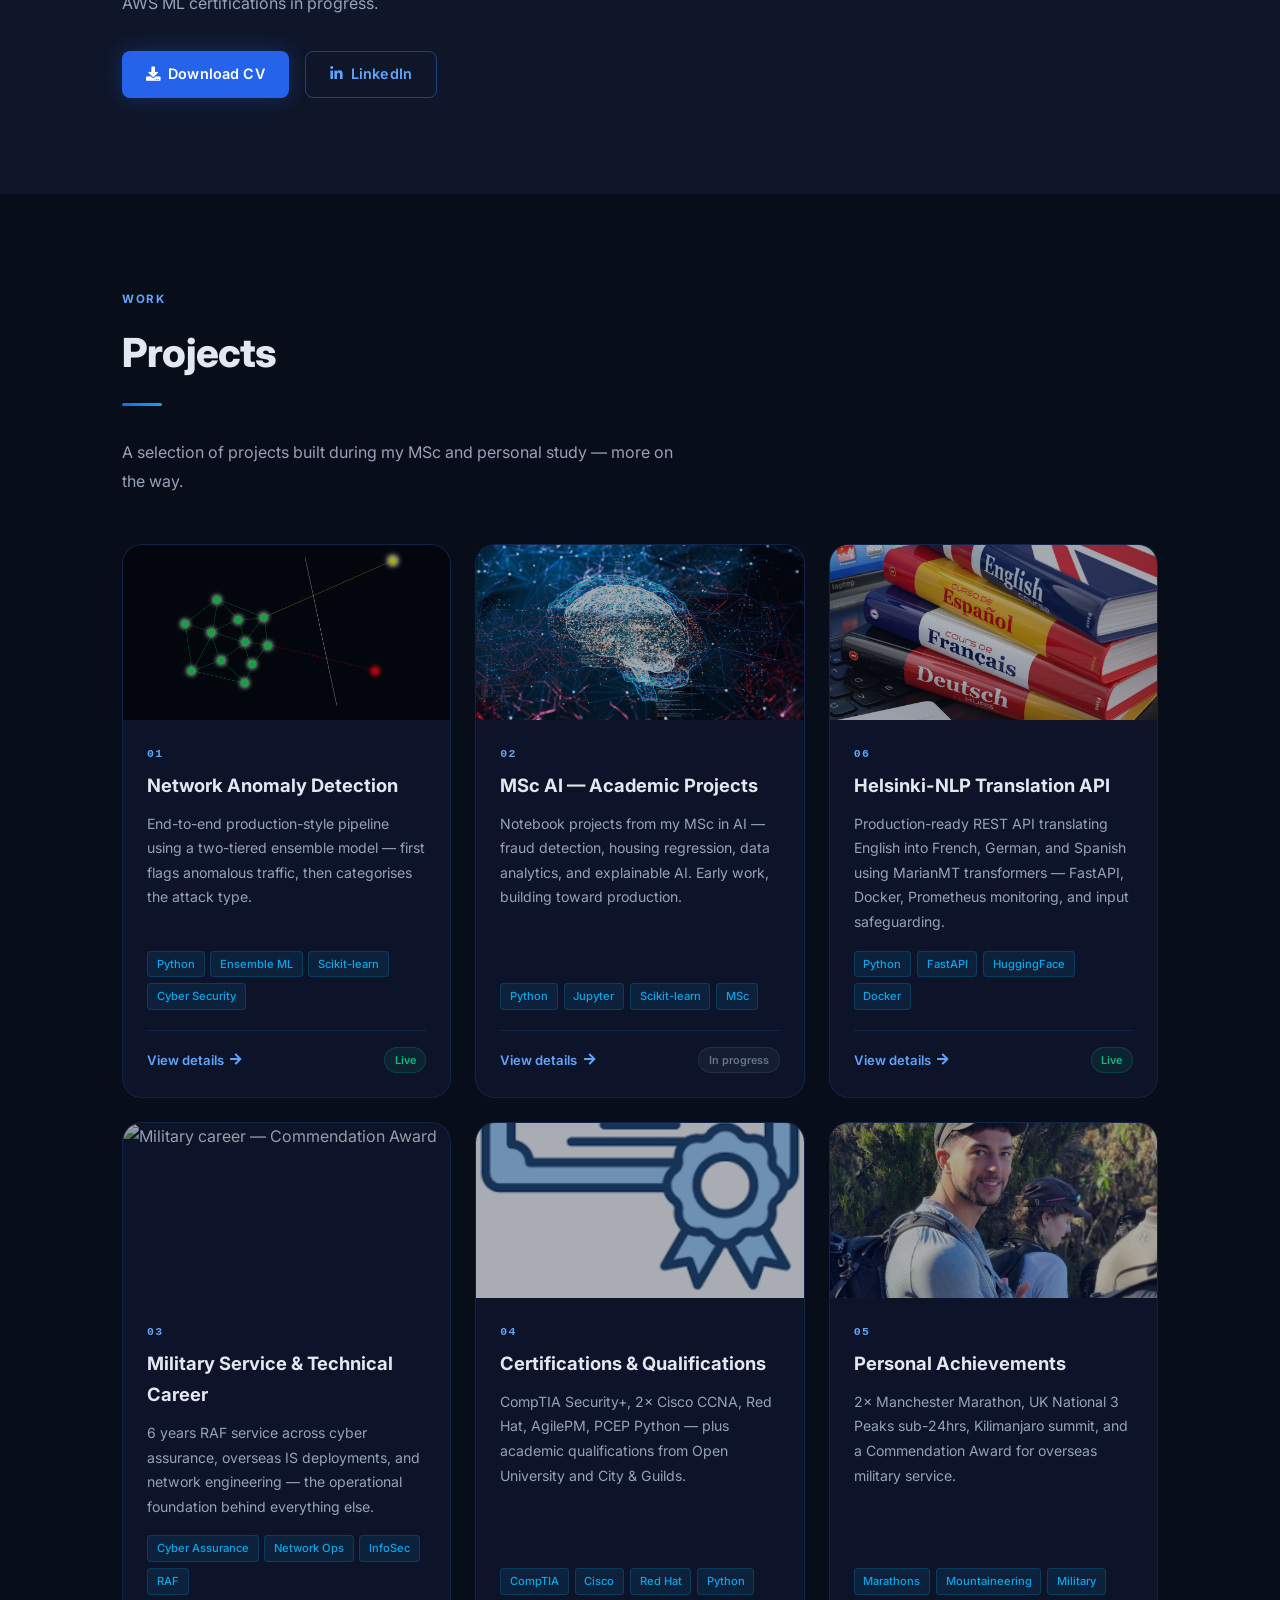
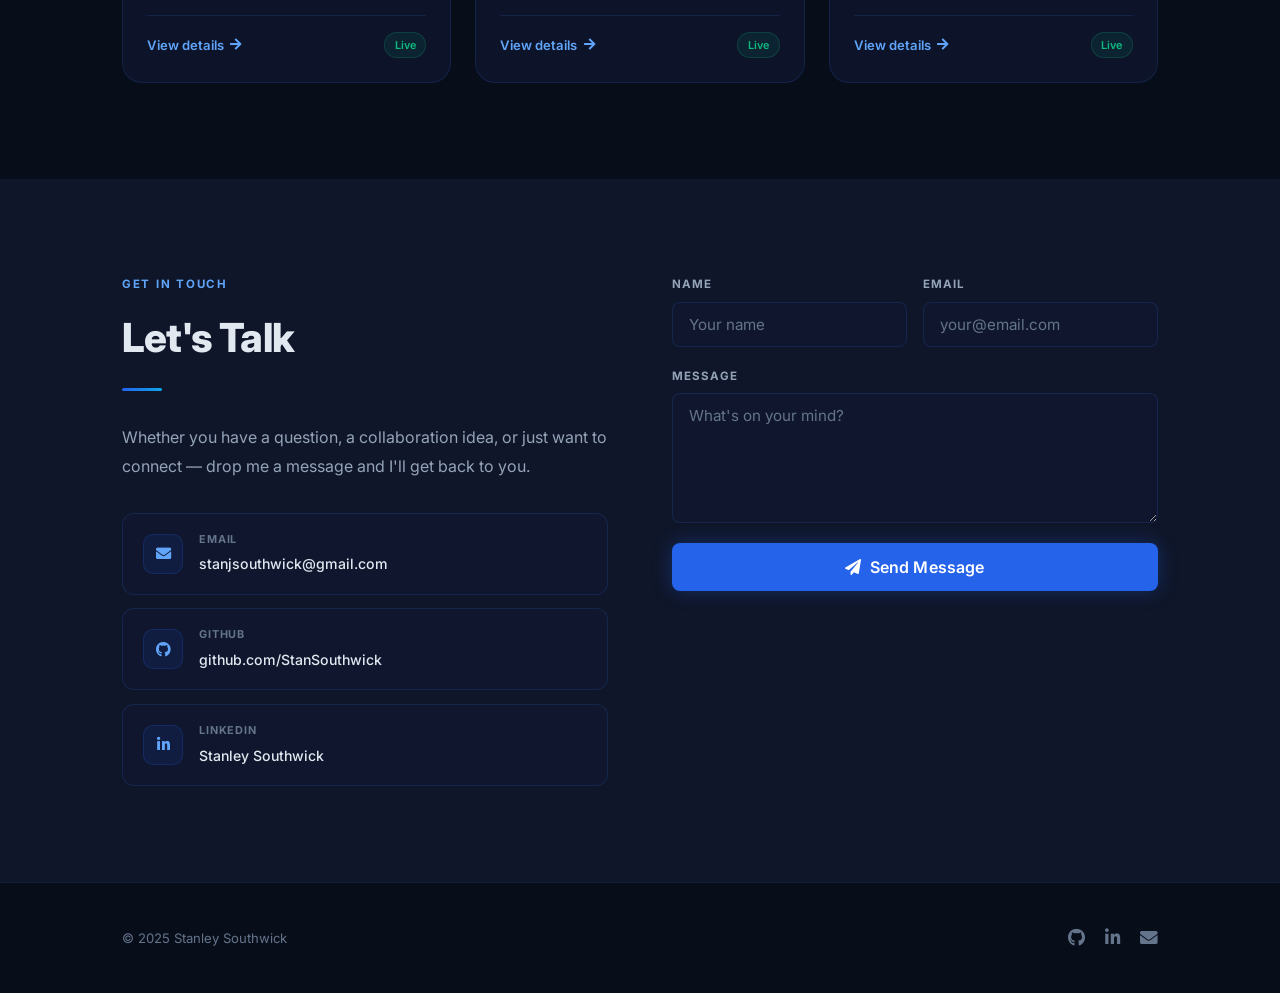
==== commit 5ad4d026: "Fix translator image extension from .jpg to .jpeg Co-Authored-By: Claude Opus 4.6 <noreply@anthropic" ====
--- a/index.html
+++ b/index.html
@@ -221,7 +221,7 @@
           </article>
 
           <article class="project-card fade-up">
-            <img class="project-card__img" src="images/translator.jpg" alt="Helsinki-NLP Translation API — language dictionaries" />
+            <img class="project-card__img" src="images/translator.jpeg" alt="Helsinki-NLP Translation API — language dictionaries" />
             <div class="project-card__body">
               <p class="project-card__num">06</p>
               <h3 class="project-card__title">Helsinki-NLP Translation API</h3>
